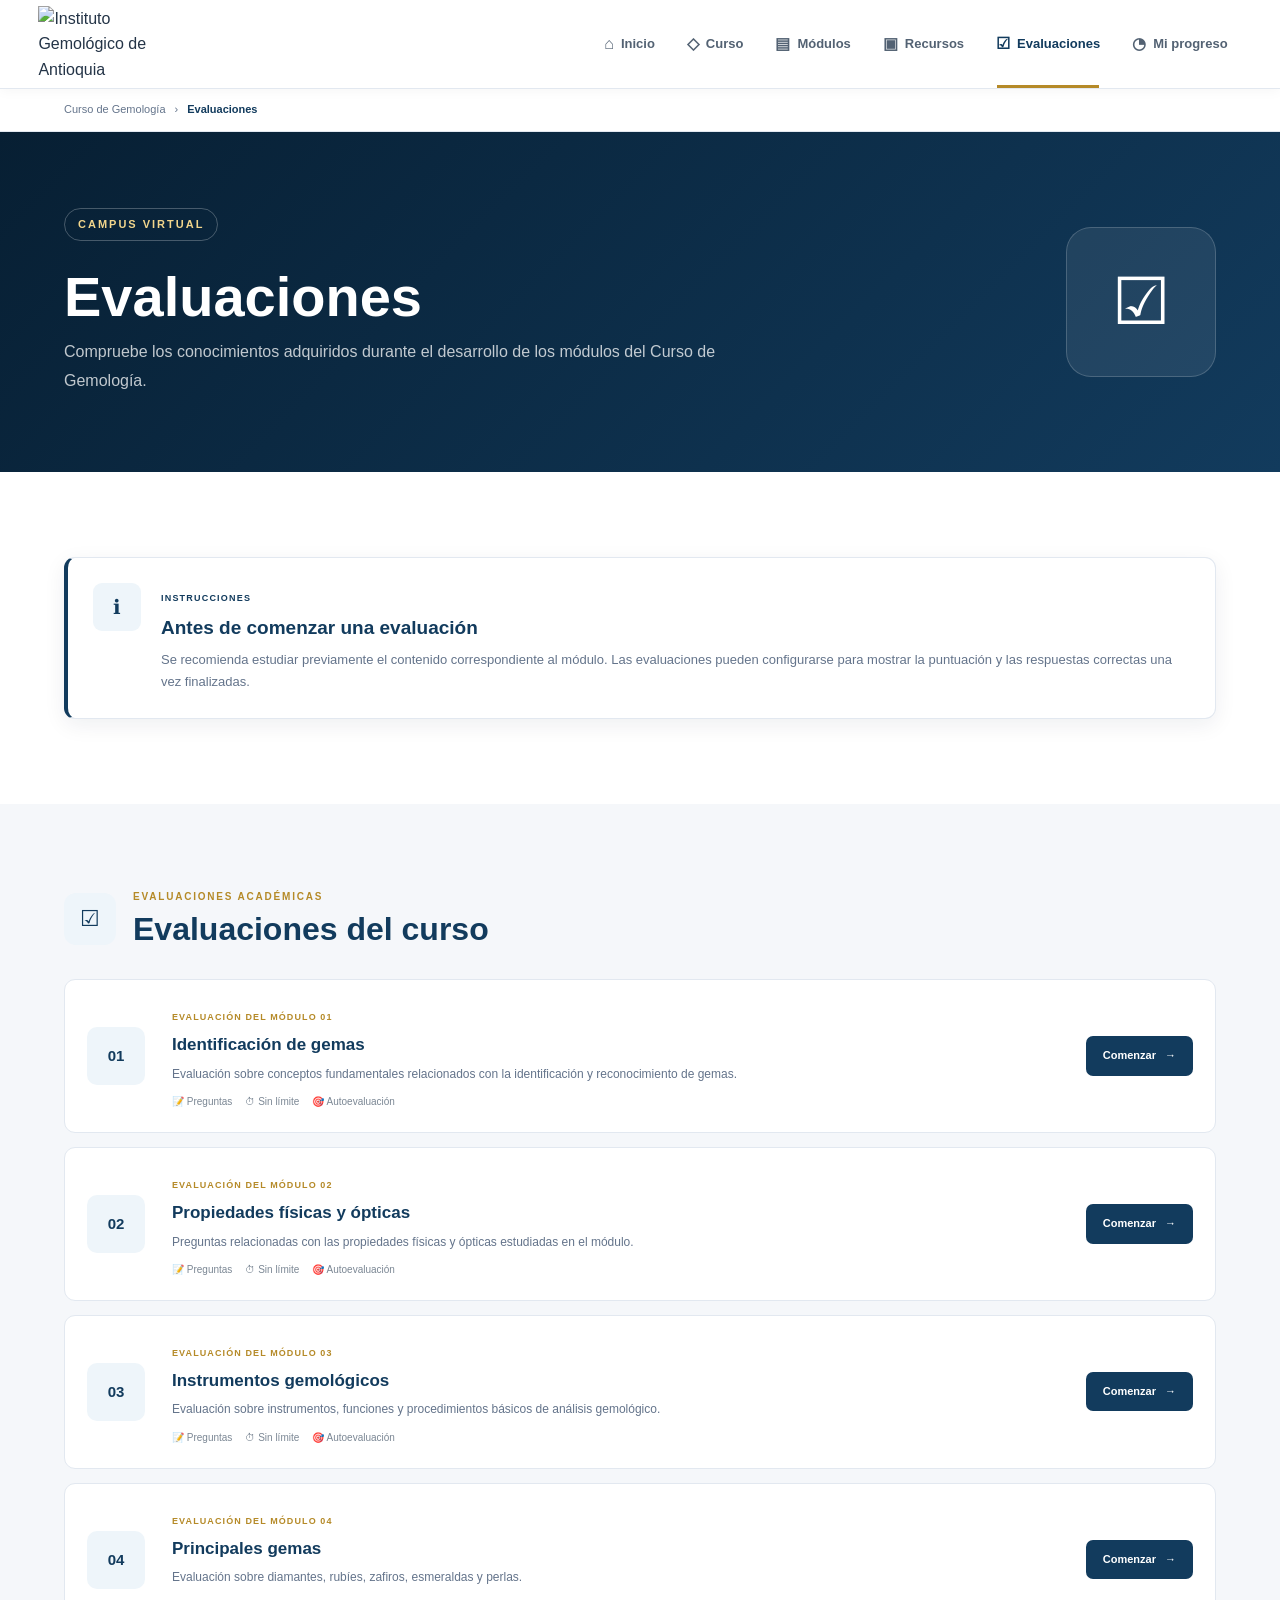
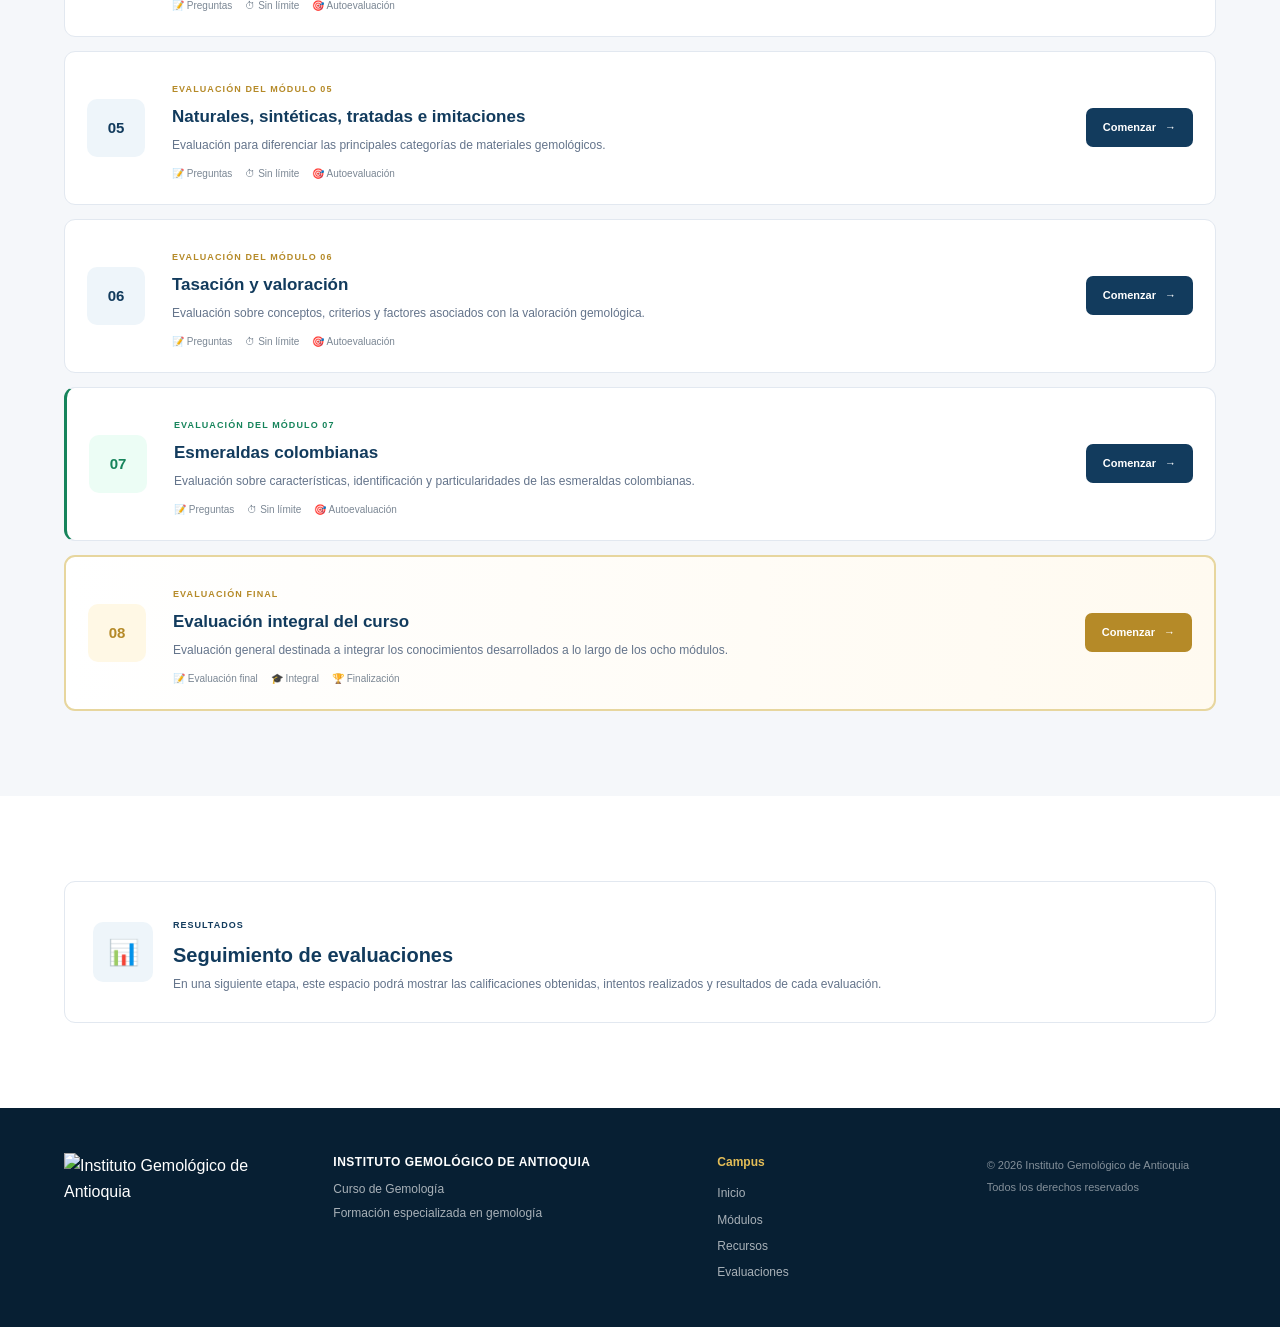
==== evaluaciones.html @ 7fac65cb "Add files via upload" ====
<!DOCTYPE html>
<html lang="es">

<head>

    <meta charset="UTF-8">

    <meta
        name="viewport"
        content="width=device-width, initial-scale=1.0">

    <meta
        name="description"
        content="Evaluaciones del Curso de Gemología">

    <title>
        Evaluaciones | Curso de Gemología
    </title>

    <link
        rel="stylesheet"
        href="estilos.css">

</head>


<body>


<!-- =====================================================
     HEADER
===================================================== -->

<header class="campus-header">

    <div class="header-container">


        <a
            href="index.html"
            class="brand">

            <img
                src="img/logo-iga.png"
                alt="Instituto Gemológico de Antioquia"
                class="brand-logo">

        </a>


        <nav class="main-navigation">


            <a href="index.html">

                <span class="nav-icon">
                    ⌂
                </span>

                Inicio

            </a>


            <a href="index.html#curso">

                <span class="nav-icon">
                    ◇
                </span>

                Curso

            </a>


            <a href="index.html#modulos">

                <span class="nav-icon">
                    ▤
                </span>

                Módulos

            </a>


            <a href="recursos.html">

                <span class="nav-icon">
                    ▣
                </span>

                Recursos

            </a>


            <a
                href="evaluaciones.html"
                class="nav-active">

                <span class="nav-icon">
                    ☑
                </span>

                Evaluaciones

            </a>


            <a href="index.html#progreso">

                <span class="nav-icon">
                    ◔
                </span>

                Mi progreso

            </a>


        </nav>


        <button
            class="mobile-menu-button"
            onclick="toggleMenu()">

            ☰

        </button>


    </div>

</header>



<!-- =====================================================
     BREADCRUMB
===================================================== -->

<div class="breadcrumb-container">

    <div class="breadcrumb">

        <a href="index.html">
            Curso de Gemología
        </a>

        <span>
            ›
        </span>

        <strong>
            Evaluaciones
        </strong>

    </div>

</div>



<!-- =====================================================
     HERO
===================================================== -->

<section class="evaluation-page-hero">


    <div class="evaluation-page-container">


        <div>

            <span class="hero-label">
                CAMPUS VIRTUAL
            </span>


            <h1>
                Evaluaciones
            </h1>


            <p>

                Compruebe los conocimientos adquiridos
                durante el desarrollo de los módulos
                del Curso de Gemología.

            </p>

        </div>


        <div class="evaluation-hero-icon">
            ☑
        </div>


    </div>

</section>



<!-- =====================================================
     INFORMACIÓN
===================================================== -->

<section class="home-section">


    <div class="section-container">


        <div class="evaluation-instruction-card">


            <div class="evaluation-instruction-icon">
                ℹ
            </div>


            <div>

                <span>
                    INSTRUCCIONES
                </span>


                <h2>
                    Antes de comenzar una evaluación
                </h2>


                <p>

                    Se recomienda estudiar previamente
                    el contenido correspondiente al módulo.
                    Las evaluaciones pueden configurarse
                    para mostrar la puntuación y las
                    respuestas correctas una vez finalizadas.

                </p>

            </div>


        </div>


    </div>

</section>



<!-- =====================================================
     EVALUACIONES
===================================================== -->

<section class="home-section evaluation-list-section">


    <div class="section-container">


        <div class="section-heading">


            <div class="heading-icon blue">
                ☑
            </div>


            <div>

                <span>
                    EVALUACIONES ACADÉMICAS
                </span>


                <h2>
                    Evaluaciones del curso
                </h2>

            </div>


        </div>



        <div class="evaluation-list">



            <!-- EVALUACIÓN 1 -->

            <article class="evaluation-card">


                <div class="evaluation-number">
                    01
                </div>


                <div class="evaluation-card-content">


                    <span>
                        EVALUACIÓN DEL MÓDULO 01
                    </span>


                    <h3>
                        Identificación de gemas
                    </h3>


                    <p>

                        Evaluación sobre conceptos fundamentales
                        relacionados con la identificación y
                        reconocimiento de gemas.

                    </p>


                    <div class="evaluation-details">

                        <span>
                            📝 Preguntas
                        </span>

                        <span>
                            ⏱ Sin límite
                        </span>

                        <span>
                            🎯 Autoevaluación
                        </span>

                    </div>


                </div>


                <a
                    href="#"
                    class="evaluation-start-button">

                    Comenzar

                    <span>
                        →
                    </span>

                </a>


            </article>



            <!-- EVALUACIÓN 2 -->

            <article class="evaluation-card">


                <div class="evaluation-number">
                    02
                </div>


                <div class="evaluation-card-content">


                    <span>
                        EVALUACIÓN DEL MÓDULO 02
                    </span>


                    <h3>
                        Propiedades físicas y ópticas
                    </h3>


                    <p>

                        Preguntas relacionadas con las
                        propiedades físicas y ópticas
                        estudiadas en el módulo.

                    </p>


                    <div class="evaluation-details">

                        <span>
                            📝 Preguntas
                        </span>

                        <span>
                            ⏱ Sin límite
                        </span>

                        <span>
                            🎯 Autoevaluación
                        </span>

                    </div>


                </div>


                <a
                    href="#"
                    class="evaluation-start-button">

                    Comenzar

                    <span>
                        →
                    </span>

                </a>


            </article>



            <!-- EVALUACIÓN 3 -->

            <article class="evaluation-card">


                <div class="evaluation-number">
                    03
                </div>


                <div class="evaluation-card-content">


                    <span>
                        EVALUACIÓN DEL MÓDULO 03
                    </span>


                    <h3>
                        Instrumentos gemológicos
                    </h3>


                    <p>

                        Evaluación sobre instrumentos,
                        funciones y procedimientos básicos
                        de análisis gemológico.

                    </p>


                    <div class="evaluation-details">

                        <span>
                            📝 Preguntas
                        </span>

                        <span>
                            ⏱ Sin límite
                        </span>

                        <span>
                            🎯 Autoevaluación
                        </span>

                    </div>


                </div>


                <a
                    href="#"
                    class="evaluation-start-button">

                    Comenzar

                    <span>
                        →
                    </span>

                </a>


            </article>



            <!-- EVALUACIÓN 4 -->

            <article class="evaluation-card">


                <div class="evaluation-number">
                    04
                </div>


                <div class="evaluation-card-content">


                    <span>
                        EVALUACIÓN DEL MÓDULO 04
                    </span>


                    <h3>
                        Principales gemas
                    </h3>


                    <p>

                        Evaluación sobre diamantes, rubíes,
                        zafiros, esmeraldas y perlas.

                    </p>


                    <div class="evaluation-details">

                        <span>
                            📝 Preguntas
                        </span>

                        <span>
                            ⏱ Sin límite
                        </span>

                        <span>
                            🎯 Autoevaluación
                        </span>

                    </div>


                </div>


                <a
                    href="#"
                    class="evaluation-start-button">

                    Comenzar

                    <span>
                        →
                    </span>

                </a>


            </article>



            <!-- EVALUACIÓN 5 -->

            <article class="evaluation-card">


                <div class="evaluation-number">
                    05
                </div>


                <div class="evaluation-card-content">


                    <span>
                        EVALUACIÓN DEL MÓDULO 05
                    </span>


                    <h3>
                        Naturales, sintéticas,
                        tratadas e imitaciones
                    </h3>


                    <p>

                        Evaluación para diferenciar las
                        principales categorías de materiales
                        gemológicos.

                    </p>


                    <div class="evaluation-details">

                        <span>
                            📝 Preguntas
                        </span>

                        <span>
                            ⏱ Sin límite
                        </span>

                        <span>
                            🎯 Autoevaluación
                        </span>

                    </div>


                </div>


                <a
                    href="#"
                    class="evaluation-start-button">

                    Comenzar

                    <span>
                        →
                    </span>

                </a>


            </article>



            <!-- EVALUACIÓN 6 -->

            <article class="evaluation-card">


                <div class="evaluation-number">
                    06
                </div>


                <div class="evaluation-card-content">


                    <span>
                        EVALUACIÓN DEL MÓDULO 06
                    </span>


                    <h3>
                        Tasación y valoración
                    </h3>


                    <p>

                        Evaluación sobre conceptos,
                        criterios y factores asociados
                        con la valoración gemológica.

                    </p>


                    <div class="evaluation-details">

                        <span>
                            📝 Preguntas
                        </span>

                        <span>
                            ⏱ Sin límite
                        </span>

                        <span>
                            🎯 Autoevaluación
                        </span>

                    </div>


                </div>


                <a
                    href="#"
                    class="evaluation-start-button">

                    Comenzar

                    <span>
                        →
                    </span>

                </a>


            </article>



            <!-- EVALUACIÓN 7 -->

            <article class="evaluation-card emerald-evaluation">


                <div class="evaluation-number">
                    07
                </div>


                <div class="evaluation-card-content">


                    <span>
                        EVALUACIÓN DEL MÓDULO 07
                    </span>


                    <h3>
                        Esmeraldas colombianas
                    </h3>


                    <p>

                        Evaluación sobre características,
                        identificación y particularidades
                        de las esmeraldas colombianas.

                    </p>


                    <div class="evaluation-details">

                        <span>
                            📝 Preguntas
                        </span>

                        <span>
                            ⏱ Sin límite
                        </span>

                        <span>
                            🎯 Autoevaluación
                        </span>

                    </div>


                </div>


                <a
                    href="#"
                    class="evaluation-start-button">

                    Comenzar

                    <span>
                        →
                    </span>

                </a>


            </article>



            <!-- EVALUACIÓN FINAL -->

            <article class="evaluation-card final-evaluation">


                <div class="evaluation-number">
                    08
                </div>


                <div class="evaluation-card-content">


                    <span>
                        EVALUACIÓN FINAL
                    </span>


                    <h3>
                        Evaluación integral del curso
                    </h3>


                    <p>

                        Evaluación general destinada a
                        integrar los conocimientos desarrollados
                        a lo largo de los ocho módulos.

                    </p>


                    <div class="evaluation-details">

                        <span>
                            📝 Evaluación final
                        </span>

                        <span>
                            🎓 Integral
                        </span>

                        <span>
                            🏆 Finalización
                        </span>

                    </div>


                </div>


                <a
                    href="#"
                    class="evaluation-start-button gold-evaluation-button">

                    Comenzar

                    <span>
                        →
                    </span>

                </a>


            </article>


        </div>


    </div>

</section>



<!-- =====================================================
     RESULTADOS
===================================================== -->

<section class="home-section">


    <div class="section-container">


        <div class="evaluation-results-card">


            <div class="evaluation-results-icon">
                📊
            </div>


            <div>

                <span>
                    RESULTADOS
                </span>


                <h2>
                    Seguimiento de evaluaciones
                </h2>


                <p>

                    En una siguiente etapa, este espacio
                    podrá mostrar las calificaciones obtenidas,
                    intentos realizados y resultados de cada
                    evaluación.

                </p>

            </div>


        </div>


    </div>

</section>


</main>



<!-- =====================================================
     FOOTER
===================================================== -->

<footer class="campus-footer">


    <div class="footer-container">


        <div class="footer-brand">

            <img
                src="img/logo-iga.png"
                alt="Instituto Gemológico de Antioquia">

        </div>


        <div class="footer-information">

            <strong>
                INSTITUTO GEMOLÓGICO DE ANTIOQUIA
            </strong>

            <p>
                Curso de Gemología
            </p>

            <p>
                Formación especializada en gemología
            </p>

        </div>


        <div class="footer-links">

            <strong>
                Campus
            </strong>

            <a href="index.html">
                Inicio
            </a>

            <a href="index.html#modulos">
                Módulos
            </a>

            <a href="recursos.html">
                Recursos
            </a>

            <a href="evaluaciones.html">
                Evaluaciones
            </a>

        </div>


        <div class="footer-copy">

            <p>
                © 2026 Instituto Gemológico de Antioquia
            </p>

            <p>
                Todos los derechos reservados
            </p>

        </div>


    </div>

</footer>



<script src="script.js"></script>

</body>

</html>
---- estilos.css ----
/* =========================================================
   CAMPUS VIRTUAL
   INSTITUTO GEMOLÓGICO DE ANTIOQUIA
   ESTILOS GENERALES + INDEX
========================================================= */


/* =========================================================
   VARIABLES
========================================================= */

:root {

    --iga-blue:
        #123b5d;

    --iga-blue-dark:
        #092b45;

    --iga-blue-deep:
        #071f33;

    --iga-blue-light:
        #eef5fa;

    --iga-gold:
        #b58a28;

    --iga-gold-dark:
        #8e691c;

    --iga-gold-light:
        #fff8e5;

    --iga-emerald:
        #16845b;

    --iga-emerald-dark:
        #075c3c;

    --iga-emerald-light:
        #ecfdf5;

    --iga-white:
        #ffffff;

    --iga-bg:
        #f5f7fa;

    --iga-text:
        #243447;

    --iga-text-light:
        #64748b;

    --iga-border:
        #e2e8f0;

    --iga-shadow:
        0 6px 22px rgba(15, 35, 55, .07);

    --iga-shadow-hover:
        0 14px 35px rgba(15, 35, 55, .12);

}


/* =========================================================
   RESET
========================================================= */

* {

    box-sizing:
        border-box;

}


html {

    scroll-behavior:
        smooth;

}


body {

    margin:
        0;

    padding:
        0;

    font-family:
        "Segoe UI",
        Arial,
        Helvetica,
        sans-serif;

    background:
        var(--iga-bg);

    color:
        var(--iga-text);

    line-height:
        1.6;

}


a {

    color:
        inherit;

}


button,
a {

    -webkit-tap-highlight-color:
        transparent;

}


/* =========================================================
   HEADER
========================================================= */

.campus-header {

    position:
        sticky;

    top:
        0;

    z-index:
        1000;

    background:
        rgba(255,255,255,.97);

    border-bottom:
        1px solid var(--iga-border);

    box-shadow:
        0 2px 12px rgba(0,0,0,.04);

    backdrop-filter:
        blur(12px);

}


.header-container {

    width:
        min(1400px, 94%);

    min-height:
        88px;

    margin:
        auto;

    display:
        flex;

    align-items:
        center;

    justify-content:
        space-between;

    gap:
        30px;

}


/* =========================================================
   LOGOTIPO
========================================================= */

.brand {

    display:
        flex;

    align-items:
        center;

    text-decoration:
        none;

    flex-shrink:
        0;

}


.brand-logo {

    width:
        155px;

    height:
        auto;

    display:
        block;

    object-fit:
        contain;

}


/* =========================================================
   NAVEGACIÓN
========================================================= */

.main-navigation {

    display:
        flex;

    align-items:
        stretch;

    gap:
        4px;

    height:
        88px;

}


.main-navigation a {

    position:
        relative;

    display:
        flex;

    align-items:
        center;

    gap:
        7px;

    padding:
        0 14px;

    text-decoration:
        none;

    color:
        #536273;

    font-size:
        13px;

    font-weight:
        600;

    transition:
        .25s ease;

}


.main-navigation a:hover {

    color:
        var(--iga-blue);

}


.main-navigation a::after {

    content:
        "";

    position:
        absolute;

    bottom:
        0;

    left:
        15px;

    right:
        15px;

    height:
        3px;

    background:
        var(--iga-gold);

    transform:
        scaleX(0);

    transform-origin:
        center;

    transition:
        transform .25s ease;

}


.main-navigation a:hover::after,
.main-navigation a.nav-active::after {

    transform:
        scaleX(1);

}


.main-navigation a.nav-active {

    color:
        var(--iga-blue);

}


.nav-icon {

    font-size:
        16px;

}


/* =========================================================
   MENÚ MÓVIL
========================================================= */

.mobile-menu-button {

    border:
        0;

    background:
        var(--iga-blue);

    color:
        white;

    width:
        42px;

    height:
        42px;

    border-radius:
        8px;

    font-size:
        20px;

    cursor:
        pointer;

    display:
        none;

}


/* =========================================================
   HERO
========================================================= */

.campus-hero {

    position:
        relative;

    overflow:
        hidden;

    background:
        linear-gradient(
            135deg,
            var(--iga-blue-deep) 0%,
            var(--iga-blue) 60%,
            #1b557d 100%
        );

    color:
        white;

}


.campus-hero::before {

    content:
        "";

    position:
        absolute;

    width:
        600px;

    height:
        600px;

    right:
        -250px;

    top:
        -250px;

    border:
        1px solid rgba(255,255,255,.08);

    border-radius:
        50%;

}


.campus-hero::after {

    content:
        "";

    position:
        absolute;

    width:
        450px;

    height:
        450px;

    right:
        -170px;

    top:
        -170px;

    border:
        1px solid rgba(255,255,255,.06);

    border-radius:
        50%;

}


.hero-container {

    position:
        relative;

    z-index:
        2;

    width:
        min(1200px, 90%);

    min-height:
        520px;

    margin:
        auto;

    display:
        grid;

    grid-template-columns:
        1.15fr .85fr;

    align-items:
        center;

    gap:
        50px;

}


.hero-content {

    max-width:
        700px;

}


.hero-label {

    display:
        inline-block;

    margin-bottom:
        15px;

    padding:
        7px 13px;

    border:
        1px solid rgba(255,255,255,.25);

    border-radius:
        30px;

    color:
        #f2d68c;

    font-size:
        11px;

    font-weight:
        800;

    letter-spacing:
        2px;

}


.hero-content h1 {

    margin:
        0;

    font-size:
        clamp(42px, 6vw, 70px);

    line-height:
        1.05;

    letter-spacing:
        -2px;

    font-weight:
        700;

}


.hero-content h1 span {

    display:
        block;

    color:
        #e4bd57;

}


.hero-content p {

    max-width:
        650px;

    margin:
        25px 0 32px;

    color:
        rgba(255,255,255,.82);

    font-size:
        18px;

    line-height:
        1.8;

}


/* =========================================================
   HERO BOTONES
========================================================= */

.hero-actions {

    display:
        flex;

    align-items:
        center;

    gap:
        14px;

    flex-wrap:
        wrap;

}


.gold-button {

    display:
        inline-flex;

    align-items:
        center;

    justify-content:
        center;

    gap:
        12px;

    padding:
        13px 22px;

    border:
        0;

    border-radius:
        8px;

    background:
        var(--iga-gold);

    color:
        white;

    text-decoration:
        none;

    font-size:
        13px;

    font-weight:
        700;

    cursor:
        pointer;

    transition:
        .25s ease;

}


.gold-button:hover {

    background:
        var(--iga-gold-dark);

    transform:
        translateY(-2px);

    box-shadow:
        0 8px 20px rgba(0,0,0,.18);

}


.hero-secondary-button {

    display:
        inline-flex;

    align-items:
        center;

    justify-content:
        center;

    padding:
        12px 22px;

    border:
        1px solid rgba(255,255,255,.3);

    border-radius:
        8px;

    color:
        white;

    text-decoration:
        none;

    font-size:
        13px;

    font-weight:
        600;

    transition:
        .25s ease;

}


.hero-secondary-button:hover {

    background:
        rgba(255,255,255,.08);

    border-color:
        rgba(255,255,255,.6);

}


/* =========================================================
   ELEMENTO VISUAL HERO
========================================================= */

.hero-visual {

    display:
        flex;

    justify-content:
        center;

    align-items:
        center;

    min-height:
        380px;

}


.gemstone-orbit {

    position:
        relative;

    width:
        320px;

    height:
        320px;

    display:
        flex;

    align-items:
        center;

    justify-content:
        center;

}


.orbit-ring {

    position:
        absolute;

    border:
        1px solid rgba(255,255,255,.16);

    border-radius:
        50%;

}


.ring-one {

    width:
        180px;

    height:
        180px;

}


.ring-two {

    width:
        250px;

    height:
        250px;

}


.ring-three {

    width:
        320px;

    height:
        320px;

}


.gemstone-symbol {

    width:
        130px;

    height:
        130px;

    display:
        flex;

    align-items:
        center;

    justify-content:
        center;

    background:
        rgba(255,255,255,.08);

    border:
        1px solid rgba(255,255,255,.25);

    border-radius:
        50%;

    font-size:
        62px;

    box-shadow:
        0 0 70px rgba(181,138,40,.18);

    backdrop-filter:
        blur(8px);

}


/* =========================================================
   BARRA INFORMACIÓN
========================================================= */

.course-information-bar {

    background:
        white;

    border-bottom:
        1px solid var(--iga-border);

}


.information-container {

    width:
        min(1200px, 90%);

    margin:
        auto;

    display:
        grid;

    grid-template-columns:
        repeat(4, 1fr);

}


.information-item {

    min-height:
        100px;

    display:
        flex;

    align-items:
        center;

    gap:
        14px;

    padding:
        18px 20px;

    border-right:
        1px solid var(--iga-border);

}


.information-item:last-child {

    border-right:
        0;

}


.information-icon {

    width:
        42px;

    height:
        42px;

    display:
        flex;

    align-items:
        center;

    justify-content:
        center;

    border-radius:
        9px;

    background:
        var(--iga-gold-light);

    font-size:
        19px;

}


.information-item strong {

    display:
        block;

    font-size:
        14px;

    color:
        var(--iga-blue);

}


.information-item small {

    display:
        block;

    margin-top:
        2px;

    color:
        var(--iga-text-light);

    font-size:
        11px;

}


/* =========================================================
   SECCIONES GENERALES
========================================================= */

.home-section {

    padding:
        85px 0;

}


.home-section:nth-child(even) {

    background:
        #ffffff;

}


.section-container {

    width:
        min(1200px, 90%);

    margin:
        auto;

}


.section-heading {

    display:
        flex;

    align-items:
        center;

    gap:
        17px;

    margin-bottom:
        30px;

}


.section-heading.centered {

    justify-content:
        center;

    text-align:
        center;

}


.section-heading > div:last-child {

    flex:
        1;

}


.section-heading.centered > div:last-child {

    flex:
        initial;

}


.section-heading span {

    display:
        block;

    margin-bottom:
        4px;

    color:
        var(--iga-gold);

    font-size:
        10px;

    font-weight:
        800;

    letter-spacing:
        1.8px;

}


.section-heading h2 {

    margin:
        0;

    color:
        var(--iga-blue);

    font-size:
        32px;

    line-height:
        1.25;

}


.heading-icon {

    width:
        52px;

    height:
        52px;

    flex-shrink:
        0;

    display:
        flex;

    align-items:
        center;

    justify-content:
        center;

    border-radius:
        12px;

    font-size:
        22px;

}


.heading-icon.gold {

    background:
        var(--iga-gold-light);

    color:
        var(--iga-gold);

}


.heading-icon.blue {

    background:
        var(--iga-blue-light);

    color:
        var(--iga-blue);

}


.heading-icon.emerald {

    background:
        var(--iga-emerald-light);

    color:
        var(--iga-emerald);

}


.section-introduction {

    max-width:
        850px;

    margin:
        0 0 35px;

    color:
        var(--iga-text-light);

    line-height:
        1.8;

}


/* =========================================================
   INTRODUCCIÓN CURSO
========================================================= */

.course-introduction {

    display:
        grid;

    grid-template-columns:
        1.15fr .85fr;

    gap:
        50px;

    align-items:
        start;

}


.course-introduction-text p {

    margin:
        0 0 18px;

    color:
        var(--iga-text-light);

    line-height:
        1.85;

}


.course-highlights {

    display:
        grid;

    grid-template-columns:
        1fr;

    gap:
        14px;

}


.highlight-card {

    display:
        grid;

    grid-template-columns:
        48px 1fr;

    column-gap:
        14px;

    padding:
        18px;

    background:
        white;

    border:
        1px solid var(--iga-border);

    border-radius:
        10px;

    transition:
        .25s ease;

}


.highlight-card:hover {

    transform:
        translateX(4px);

    box-shadow:
        var(--iga-shadow);

}


.highlight-card > span {

    grid-row:
        span 2;

    width:
        48px;

    height:
        48px;

    display:
        flex;

    align-items:
        center;

    justify-content:
        center;

    background:
        var(--iga-gold-light);

    border-radius:
        9px;

    font-size:
        21px;

}


.highlight-card strong {

    color:
        var(--iga-blue);

}


.highlight-card small {

    color:
        var(--iga-text-light);

    font-size:
        12px;

}


/* =========================================================
   PROGRESO
========================================================= */

.progress-section {

    background:
        #f0f4f8;

}


.course-status-card {

    display:
        flex;

    align-items:
        center;

    gap:
        25px;

    padding:
        30px;

    background:
        white;

    border:
        1px solid var(--iga-border);

    border-radius:
        14px;

    box-shadow:
        var(--iga-shadow);

}


.course-status-icon {

    width:
        68px;

    height:
        68px;

    flex-shrink:
        0;

    display:
        flex;

    align-items:
        center;

    justify-content:
        center;

    background:
        var(--iga-gold-light);

    border-radius:
        12px;

    font-size:
        30px;

}


.course-status-content {

    flex:
        1;

}


.course-status-content > span {

    color:
        var(--iga-gold);

    font-size:
        10px;

    font-weight:
        800;

    letter-spacing:
        1.5px;

}


.course-status-content h3 {

    margin:
        4px 0;

    color:
        var(--iga-blue);

    font-size:
        20px;

}


.course-status-content p {

    margin:
        0;

    color:
        var(--iga-text-light);

    font-size:
        13px;

}


.general-progress-container {

    margin:
        18px 0 8px;

}


.general-progress-information {

    display:
        flex;

    justify-content:
        space-between;

    align-items:
        center;

    margin-bottom:
        7px;

}


.general-progress-information span {

    color:
        var(--iga-text-light);

    font-size:
        12px;

}


.general-progress-information strong {

    color:
        var(--iga-blue);

    font-size:
        13px;

}


.general-progress-background {

    width:
        100%;

    height:
        9px;

    overflow:
        hidden;

    background:
        #e7edf2;

    border-radius:
        20px;

}


.general-progress-bar {

    width:
        0%;

    height:
        100%;

    background:
        linear-gradient(
            90deg,
            var(--iga-blue),
            var(--iga-gold)
        );

    border-radius:
        20px;

    transition:
        width .6s ease;

}


.completed-counter {

    margin:
        8px 0 0 !important;

}


.completed-counter strong {

    color:
        var(--iga-blue);

}


.course-status-progress {

    min-width:
        110px;

    text-align:
        center;

    padding-left:
        25px;

    border-left:
        1px solid var(--iga-border);

}


.course-status-progress strong {

    display:
        block;

    color:
        var(--iga-blue);

    font-size:
        32px;

    line-height:
        1;

}


.course-status-progress span {

    display:
        block;

    margin-top:
        6px;

    color:
        var(--iga-text-light);

    font-size:
        11px;

}


/* =========================================================
   MÓDULOS
========================================================= */

.modules-section {

    background:
        white;

}


.modules-grid {

    display:
        grid;

    grid-template-columns:
        repeat(4, 1fr);

    gap:
        20px;

}


.module-card {

    position:
        relative;

    display:
        flex;

    flex-direction:
        column;

    min-height:
        365px;

    padding:
        25px;

    overflow:
        hidden;

    background:
        white;

    border:
        1px solid var(--iga-border);

    border-radius:
        12px;

    box-shadow:
        0 3px 12px rgba(0,0,0,.025);

    transition:
        transform .25s ease,
        box-shadow .25s ease,
        border-color .25s ease;

}


.module-card:hover {

    transform:
        translateY(-6px);

    box-shadow:
        var(--iga-shadow-hover);

    border-color:
        #ccd7e2;

}


.module-card-number {

    position:
        absolute;

    top:
        15px;

    right:
        18px;

    color:
        #dce3e9;

    font-size:
        30px;

    font-weight:
        800;

}


.module-card-icon {

    width:
        55px;

    height:
        55px;

    display:
        flex;

    align-items:
        center;

    justify-content:
        center;

    margin-bottom:
        20px;

    background:
        var(--iga-blue-light);

    border-radius:
        11px;

    font-size:
        24px;

}


.module-card > span {

    color:
        var(--iga-gold);

    font-size:
        10px;

    font-weight:
        800;

    letter-spacing:
        1.3px;

}


.module-card h3 {

    margin:
        7px 0 12px;

    color:
        var(--iga-blue);

    font-size:
        18px;

    line-height:
        1.35;

}


.module-card p {

    margin:
        0;

    color:
        var(--iga-text-light);

    font-size:
        13px;

    line-height:
        1.7;

}


.module-card-button {

    display:
        inline-flex;

    align-items:
        center;

    justify-content:
        space-between;

    gap:
        10px;

    width:
        100%;

    margin-top:
        auto;

    padding:
        11px 14px;

    border:
        1px solid var(--iga-border);

    border-radius:
        7px;

    text-decoration:
        none;

    color:
        var(--iga-blue);

    font-size:
        12px;

    font-weight:
        700;

    transition:
        .25s ease;

}


.module-card-button:hover {

    background:
        var(--iga-blue);

    border-color:
        var(--iga-blue);

    color:
        white;

}


/* =========================================================
   MÓDULO ESMERALDAS
========================================================= */

.module-card.emerald-card {

    border-top:
        3px solid var(--iga-emerald);

}


.module-card.emerald-card .module-card-icon {

    background:
        var(--iga-emerald-light);

}


.module-card.emerald-card > span {

    color:
        var(--iga-emerald);

}


/* =========================================================
   MÓDULO BONOS
========================================================= */

.module-card.bonus-card-home {

    border-top:
        3px solid var(--iga-gold);

}


.module-card.bonus-card-home .module-card-icon {

    background:
        var(--iga-gold-light);

}


/* =========================================================
   RECURSOS
========================================================= */

.resources-section {

    background:
        #f5f7fa;

}


.resources-home-grid {

    display:
        grid;

    grid-template-columns:
        repeat(3, 1fr);

    gap:
        20px;

}


.home-resource-card {

    padding:
        28px;

    background:
        white;

    border:
        1px solid var(--iga-border);

    border-radius:
        12px;

    transition:
        .25s ease;

}


.home-resource-card:hover {

    transform:
        translateY(-4px);

    box-shadow:
        var(--iga-shadow-hover);

}


.home-resource-icon {

    width:
        55px;

    height:
        55px;

    display:
        flex;

    align-items:
        center;

    justify-content:
        center;

    margin-bottom:
        18px;

    background:
        var(--iga-blue-light);

    border-radius:
        10px;

    font-size:
        23px;

}


.home-resource-card h3 {

    margin:
        0 0 10px;

    color:
        var(--iga-blue);

    font-size:
        18px;

}


.home-resource-card p {

    margin:
        0 0 18px;

    color:
        var(--iga-text-light);

    font-size:
        13px;

}


.home-resource-card a {

    color:
        var(--iga-blue);

    text-decoration:
        none;

    font-size:
        12px;

    font-weight:
        700;

}


.home-resource-card a:hover {

    color:
        var(--iga-gold);

}


/* =========================================================
   EVALUACIONES
========================================================= */

.evaluation-section {

    background:
        white;

}


.evaluation-home-card {

    display:
        grid;

    grid-template-columns:
        auto 1fr auto;

    align-items:
        center;

    gap:
        25px;

    padding:
        30px;

    background:
        linear-gradient(
            135deg,
            var(--iga-blue-deep),
            var(--iga-blue)
        );

    border-radius:
        14px;

    color:
        white;

}


.evaluation-home-icon {

    width:
        65px;

    height:
        65px;

    display:
        flex;

    align-items:
        center;

    justify-content:
        center;

    border-radius:
        12px;

    background:
        rgba(255,255,255,.1);

    border:
        1px solid rgba(255,255,255,.15);

    font-size:
        28px;

}


.evaluation-home-card span {

    color:
        #e5c66f;

    font-size:
        10px;

    font-weight:
        800;

    letter-spacing:
        1.5px;

}


.evaluation-home-card h2 {

    margin:
        5px 0;

    font-size:
        23px;

}


.evaluation-home-card p {

    max-width:
        700px;

    margin:
        0;

    color:
        rgba(255,255,255,.75);

    font-size:
        13px;

}


.evaluation-button {

    display:
        inline-flex;

    align-items:
        center;

    justify-content:
        center;

    gap:
        10px;

    padding:
        13px 20px;

    background:
        var(--iga-gold);

    border-radius:
        8px;

    color:
        white;

    text-decoration:
        none;

    font-size:
        12px;

    font-weight:
        700;

    white-space:
        nowrap;

    transition:
        .25s ease;

}


.evaluation-button:hover {

    background:
        var(--iga-gold-dark);

    transform:
        translateY(-2px);

}


/* =========================================================
   ACCESO RÁPIDO
========================================================= */

.quick-access-section {

    background:
        #f5f7fa;

}


.quick-access-grid {

    display:
        grid;

    grid-template-columns:
        repeat(4, 1fr);

    gap:
        15px;

}


.quick-access-card {

    position:
        relative;

    display:
        flex;

    flex-direction:
        column;

    padding:
        24px;

    min-height:
        150px;

    background:
        white;

    border:
        1px solid var(--iga-border);

    border-radius:
        10px;

    text-decoration:
        none;

    overflow:
        hidden;

    transition:
        .25s ease;

}


.quick-access-card:hover {

    transform:
        translateY(-4px);

    box-shadow:
        var(--iga-shadow-hover);

    border-color:
        var(--iga-gold);

}


.quick-access-card strong {

    color:
        #e4e9ee;

    font-size:
        35px;

    line-height:
        1;

}


.quick-access-card span {

    margin-top:
        12px;

    color:
        var(--iga-blue);

    font-weight:
        700;

    font-size:
        14px;

}


.quick-access-card small {

    margin-top:
        7px;

    color:
        var(--iga-text-light);

    font-size:
        11px;

}


/* =========================================================
   FINALIZACIÓN
========================================================= */

.course-completion-home {

    padding:
        80px 0;

    background:
        white;

}


.course-completion-card {

    text-align:
        center;

    padding:
        55px 30px;

    background:
        linear-gradient(
            135deg,
            #f8fafc,
            var(--iga-gold-light)
        );

    border:
        1px solid #eadfb9;

    border-radius:
        16px;

}


.course-completion-card .completion-icon {

    font-size:
        50px;

    margin-bottom:
        12px;

}


.course-completion-card > span {

    color:
        var(--iga-gold);

    font-size:
        10px;

    font-weight:
        800;

    letter-spacing:
        1.5px;

}


.course-completion-card h2 {

    margin:
        8px 0 12px;

    color:
        var(--iga-blue);

    font-size:
        34px;

}


.course-completion-card p {

    max-width:
        650px;

    margin:
        0 auto;

    color:
        var(--iga-text-light);

}


.completion-statistics {

    display:
        flex;

    justify-content:
        center;

    gap:
        70px;

    margin-top:
        35px;

}


.completion-statistics div {

    display:
        flex;

    flex-direction:
        column;

    gap:
        4px;

}


.completion-statistics strong {

    color:
        var(--iga-blue);

    font-size:
        28px;

}


.completion-statistics span {

    color:
        var(--iga-text-light);

    font-size:
        11px;

}


/* =========================================================
   FOOTER
========================================================= */

.campus-footer {

    background:
        var(--iga-blue-deep);

    color:
        white;

}


.footer-container {

    width:
        min(1200px, 90%);

    margin:
        auto;

    padding:
        45px 0;

    display:
        grid;

    grid-template-columns:
        1fr 1.5fr 1fr 1fr;

    gap:
        40px;

    align-items:
        start;

}


.footer-brand img {

    width:
        150px;

    max-width:
        100%;

}


.footer-information strong {

    display:
        block;

    margin-bottom:
        8px;

    font-size:
        12px;

    letter-spacing:
        .5px;

}


.footer-information p {

    margin:
        4px 0;

    color:
        rgba(255,255,255,.65);

    font-size:
        12px;

}


.footer-links {

    display:
        flex;

    flex-direction:
        column;

    gap:
        7px;

}


.footer-links strong {

    margin-bottom:
        5px;

    color:
        #e4bd57;

    font-size:
        12px;

}


.footer-links a {

    color:
        rgba(255,255,255,.65);

    text-decoration:
        none;

    font-size:
        12px;

}


.footer-links a:hover {

    color:
        white;

}


.footer-copy {

    color:
        rgba(255,255,255,.5);

    font-size:
        11px;

}


.footer-copy p {

    margin:
        4px 0;

}


/* =========================================================
   ESTILOS COMPARTIDOS CON LOS MÓDULOS
========================================================= */

.module-header {

    background:
        linear-gradient(
            135deg,
            var(--iga-blue-deep),
            var(--iga-blue)
        );

    color:
        white;

}


.module-header-content {

    width:
        min(1100px, 90%);

    margin:
        auto;

    padding:
        60px 0;

}


.module-course-label {

    color:
        #e5c66f;

    font-size:
        10px;

    font-weight:
        800;

    letter-spacing:
        2px;

}


.module-title-number {

    margin-top:
        15px;

    color:
        rgba(255,255,255,.55);

    font-size:
        11px;

    font-weight:
        700;

    letter-spacing:
        1.5px;

}


.module-header h1 {

    margin:
        8px 0 12px;

    font-size:
        clamp(34px, 5vw, 52px);

    line-height:
        1.1;

}


.module-subtitle {

    max-width:
        750px;

    color:
        rgba(255,255,255,.75);

    font-size:
        16px;

}


.module-meta {

    display:
        flex;

    gap:
        35px;

    margin-top:
        30px;

    flex-wrap:
        wrap;

}


.meta-item {

    display:
        flex;

    align-items:
        center;

    gap:
        10px;

}


.meta-icon {

    width:
        38px;

    height:
        38px;

    display:
        flex;

    align-items:
        center;

    justify-content:
        center;

    background:
        rgba(255,255,255,.1);

    border-radius:
        8px;

}


.meta-item small {

    display:
        block;

    color:
        rgba(255,255,255,.5);

    font-size:
        10px;

}


.meta-item strong {

    display:
        block;

    font-size:
        12px;

}


.module-progress {

    margin-top:
        30px;

    max-width:
        700px;

}


.progress-information {

    display:
        flex;

    justify-content:
        space-between;

    margin-bottom:
        7px;

    font-size:
        10px;

    font-weight:
        700;

}


.progress-background {

    width:
        100%;

    height:
        8px;

    background:
        rgba(255,255,255,.15);

    border-radius:
        20px;

    overflow:
        hidden;

}


.progress-value {

    width:
        0%;

    height:
        100%;

    background:
        var(--iga-gold);

    border-radius:
        20px;

    transition:
        width .5s ease;

}


/* =========================================================
   LAYOUT DE MÓDULOS
========================================================= */

.breadcrumb-container {

    background:
        white;

    border-bottom:
        1px solid var(--iga-border);

}


.breadcrumb {

    width:
        min(1200px, 90%);

    margin:
        auto;

    padding:
        12px 0;

    display:
        flex;

    align-items:
        center;

    gap:
        9px;

    color:
        var(--iga-text-light);

    font-size:
        11px;

}


.breadcrumb a {

    text-decoration:
        none;

}


.breadcrumb a:hover {

    color:
        var(--iga-blue);

}


.breadcrumb strong {

    color:
        var(--iga-blue);

}


.campus-layout {

    width:
        min(1400px, 94%);

    margin:
        auto;

    display:
        grid;

    grid-template-columns:
        280px 1fr;

    gap:
        35px;

    padding:
        40px 0 70px;

}


.campus-sidebar {

    align-self:
        start;

    position:
        sticky;

    top:
        110px;

    background:
        white;

    border:
        1px solid var(--iga-border);

    border-radius:
        10px;

    padding:
        20px;

}


.sidebar-title {

    margin:
        8px 0 10px;

    color:
        #8a96a3;

    font-size:
        9px;

    font-weight:
        800;

    letter-spacing:
        1.4px;

}


.sidebar-item {

    display:
        flex;

    align-items:
        center;

    gap:
        10px;

    padding:
        10px;

    margin:
        2px 0;

    border-radius:
        7px;

    text-decoration:
        none;

    color:
        #64748b;

    font-size:
        12px;

    transition:
        .2s ease;

}


.sidebar-item:hover,
.sidebar-item.active {

    background:
        var(--iga-blue-light);

    color:
        var(--iga-blue);

}


.sidebar-icon {

    width:
        20px;

    text-align:
        center;

}


.sidebar-divider {

    height:
        1px;

    background:
        var(--iga-border);

    margin:
        18px 0;

}


.course-module {

    display:
        flex;

    gap:
        10px;

    padding:
        9px;

    margin:
        2px 0;

    border-radius:
        7px;

    text-decoration:
        none;

    color:
        #64748b;

    font-size:
        11px;

}


.course-module > span {

    min-width:
        24px;

    color:
        #9aa5b1;

    font-weight:
        800;

}


.course-module:hover,
.active-course-module {

    background:
        var(--iga-blue-light);

    color:
        var(--iga-blue);

}


.learning-area {

    min-width:
        0;

}


.academic-section {

    margin-bottom:
        35px;

    padding:
        35px;

    background:
        white;

    border:
        1px solid var(--iga-border);

    border-radius:
        12px;

}


.academic-text p {

    color:
        var(--iga-text-light);

    line-height:
        1.8;

}


.objectives-grid {

    display:
        grid;

    grid-template-columns:
        repeat(2, 1fr);

    gap:
        16px;

}


.objective-card {

    display:
        flex;

    gap:
        16px;

    padding:
        20px;

    border:
        1px solid var(--iga-border);

    border-radius:
        10px;

    background:
        white;

}


.objective-number {

    width:
        40px;

    height:
        40px;

    flex-shrink:
        0;

    display:
        flex;

    align-items:
        center;

    justify-content:
        center;

    background:
        var(--iga-blue-light);

    color:
        var(--iga-blue);

    border-radius:
        8px;

    font-size:
        11px;

    font-weight:
        800;

}


.objective-card h3 {

    margin:
        0 0 6px;

    color:
        var(--iga-blue);

    font-size:
        15px;

}


.objective-card p {

    margin:
        0;

    color:
        var(--iga-text-light);

    font-size:
        12px;

}


.topic-list {

    display:
        flex;

    flex-direction:
        column;

    gap:
        10px;

}


.topic-row {

    display:
        flex;

    gap:
        18px;

    padding:
        18px;

    border:
        1px solid var(--iga-border);

    border-radius:
        9px;

}


.topic-number {

    width:
        38px;

    height:
        38px;

    flex-shrink:
        0;

    display:
        flex;

    align-items:
        center;

    justify-content:
        center;

    background:
        var(--iga-gold-light);

    color:
        var(--iga-gold);

    border-radius:
        8px;

    font-size:
        11px;

    font-weight:
        800;

}


.topic-row h3 {

    margin:
        0 0 5px;

    color:
        var(--iga-blue);

    font-size:
        15px;

}


.topic-row p {

    margin:
        0;

    color:
        var(--iga-text-light);

    font-size:
        12px;

}


/* =========================================================
   TARJETAS DE MATERIAL
========================================================= */

.material-main-card {

    display:
        flex;

    gap:
        22px;

    padding:
        25px;

    border:
        1px solid var(--iga-border);

    border-left:
        4px solid var(--iga-gold);

    border-radius:
        10px;

    background:
        white;

}


.pdf-icon {

    width:
        70px;

    height:
        70px;

    flex-shrink:
        0;

    display:
        flex;

    align-items:
        center;

    justify-content:
        center;

    background:
        var(--iga-gold-light);

    color:
        var(--iga-gold);

    border-radius:
        10px;

    font-size:
        11px;

    font-weight:
        900;

}


.material-information {

    flex:
        1;

}


.material-type {

    color:
        var(--iga-gold);

    font-size:
        9px;

    font-weight:
        800;

    letter-spacing:
        1.3px;

}


.material-information h3 {

    margin:
        5px 0;

    color:
        var(--iga-blue);

}


.material-information p {

    color:
        var(--iga-text-light);

    font-size:
        13px;

}


.material-details {

    display:
        flex;

    flex-wrap:
        wrap;

    gap:
        15px;

    margin:
        15px 0;

    color:
        var(--iga-text-light);

    font-size:
        11px;

}


.security-notice {

    margin-top:
        15px;

    padding:
        15px;

    background:
        #f8fafc;

    border:
        1px solid var(--iga-border);

    border-radius:
        8px;

}


.security-notice strong {

    color:
        var(--iga-blue);

    font-size:
        12px;

}


.security-notice p {

    margin:
        5px 0 0;

    color:
        var(--iga-text-light);

    font-size:
        11px;

}


/* =========================================================
   ACTIVIDADES
========================================================= */

.activity-card {

    display:
        flex;

    gap:
        22px;

    padding:
        25px;

    border:
        1px solid var(--iga-border);

    border-radius:
        11px;

}


.activity-badge {

    width:
        62px;

    height:
        62px;

    flex-shrink:
        0;

    display:
        flex;

    align-items:
        center;

    justify-content:
        center;

    background:
        var(--iga-blue);

    color:
        white;

    border-radius:
        10px;

    font-size:
        14px;

    font-weight:
        800;

}


.activity-content {

    flex:
        1;

}


.activity-content > span {

    color:
        var(--iga-gold);

    font-size:
        9px;

    font-weight:
        800;

    letter-spacing:
        1.2px;

}


.activity-content h3 {

    margin:
        5px 0 8px;

    color:
        var(--iga-blue);

}


.activity-content p {

    color:
        var(--iga-text-light);

    font-size:
        13px;

}


.activity-meta {

    display:
        flex;

    gap:
        15px;

    flex-wrap:
        wrap;

    margin:
        15px 0;

    color:
        var(--iga-text-light);

    font-size:
        11px;

}


.blue-button {

    display:
        inline-flex;

    align-items:
        center;

    gap:
        10px;

    padding:
        11px 17px;

    background:
        var(--iga-blue);

    color:
        white;

    border-radius:
        7px;

    text-decoration:
        none;

    font-size:
        11px;

    font-weight:
        700;

    border:
        0;

    cursor:
        pointer;

}


.blue-button:hover {

    background:
        var(--iga-blue-dark);

}


/* =========================================================
   COMPLETAR MÓDULO
========================================================= */

.completion-card {

    padding:
        25px;

    background:
        white;

    border:
        1px solid var(--iga-border);

    border-radius:
        11px;

}


.completion-information {

    display:
        flex;

    align-items:
        center;

    gap:
        18px;

}


.completion-icon {

    width:
        55px;

    height:
        55px;

    flex-shrink:
        0;

    display:
        flex;

    align-items:
        center;

    justify-content:
        center;

    background:
        var(--iga-emerald-light);

    border-radius:
        10px;

    font-size:
        22px;

}


.completion-information span {

    color:
        var(--iga-gold);

    font-size:
        9px;

    font-weight:
        800;

    letter-spacing:
        1px;

}


.completion-information h2 {

    margin:
        3px 0;

    color:
        var(--iga-blue);

    font-size:
        19px;

}


.completion-information p {

    margin:
        0;

    color:
        var(--iga-text-light);

    font-size:
        12px;

}


.completion-actions {

    display:
        flex;

    justify-content:
        flex-end;

    align-items:
        center;

    gap:
        10px;

    margin-top:
        20px;

    padding-top:
        20px;

    border-top:
        1px solid var(--iga-border);

}


.progress-button {

    padding:
        10px 15px;

    color:
        var(--iga-blue);

    border:
        1px solid var(--iga-border);

    border-radius:
        7px;

    text-decoration:
        none;

    font-size:
        11px;

    font-weight:
        700;

}


.complete-button {

    padding:
        11px 17px;

    border:
        0;

    border-radius:
        7px;

    background:
        var(--iga-emerald);

    color:
        white;

    font-size:
        11px;

    font-weight:
        700;

    cursor:
        pointer;

    transition:
        .25s ease;

}


.complete-button:hover {

    background:
        var(--iga-emerald-dark);

    transform:
        translateY(-1px);

}


/* =========================================================
   NAVEGACIÓN ENTRE MÓDULOS
========================================================= */

.module-navigation {

    display:
        flex;

    align-items:
        center;

    justify-content:
        space-between;

    gap:
        20px;

    padding:
        25px 0;

}


.previous-module,
.next-module {

    display:
        flex;

    align-items:
        center;

    gap:
        10px;

    color:
        var(--iga-blue);

    text-decoration:
        none;

    font-size:
        12px;

    font-weight:
        700;

}


.previous-module:hover,
.next-module:hover {

    color:
        var(--iga-gold);

}


.current-module {

    color:
        #8a96a3;

    font-size:
        10px;

    font-weight:
        800;

    letter-spacing:
        1px;

}


/* =========================================================
   MENSAJE JAVASCRIPT
========================================================= */

#campusMessage {

    position:
        fixed;

    right:
        25px;

    bottom:
        25px;

    z-index:
        9999;

    max-width:
        370px;

    padding:
        15px 20px;

    background:
        var(--iga-blue-deep);

    color:
        white;

    border-radius:
        9px;

    box-shadow:
        0 12px 35px rgba(0,0,0,.2);

    font-size:
        13px;

    font-weight:
        600;

    opacity:
        0;

    transform:
        translateY(20px);

    pointer-events:
        none;

    transition:
        .3s ease;

}


#campusMessage.show {

    opacity:
        1;

    transform:
        translateY(0);

}


/* =========================================================
   BONOS
========================================================= */

.bonus-grid {

    display:
        grid;

    grid-template-columns:
        repeat(2, 1fr);

    gap:
        20px;

}


.bonus-card {

    padding:
        25px;

    background:
        white;

    border:
        1px solid var(--iga-border);

    border-radius:
        11px;

    transition:
        .25s ease;

}


.bonus-card:hover {

    transform:
        translateY(-4px);

    box-shadow:
        var(--iga-shadow-hover);

}


.bonus-icon {

    width:
        55px;

    height:
        55px;

    display:
        flex;

    align-items:
        center;

    justify-content:
        center;

    background:
        var(--iga-gold-light);

    border-radius:
        10px;

    font-size:
        23px;

    margin-bottom:
        15px;

}


.bonus-label {

    color:
        var(--iga-gold);

    font-size:
        9px;

    font-weight:
        800;

    letter-spacing:
        1px;

}


.bonus-card h3 {

    color:
        var(--iga-blue);

}


.bonus-card p {

    color:
        var(--iga-text-light);

    font-size:
        13px;

}


/* =========================================================
   RESPONSIVE
========================================================= */

@media (max-width: 1100px) {

    .main-navigation a {

        padding:
            0 8px;

        font-size:
            12px;

    }


    .modules-grid {

        grid-template-columns:
            repeat(2, 1fr);

    }


    .quick-access-grid {

        grid-template-columns:
            repeat(2, 1fr);

    }


    .footer-container {

        grid-template-columns:
            repeat(2, 1fr);

    }

}


@media (max-width: 900px) {

    .header-container {

        min-height:
            75px;

    }


    .main-navigation {

        display:
            none;

        position:
            absolute;

        top:
            75px;

        left:
            0;

        right:
            0;

        height:
            auto;

        padding:
            12px;

        background:
            white;

        box-shadow:
            0 10px 25px rgba(0,0,0,.1);

        flex-direction:
            column;

    }


    .main-navigation.mobile-open {

        display:
            flex;

    }


    .main-navigation a {

        min-height:
            44px;

        justify-content:
            flex-start;

    }


    .main-navigation a::after {

        display:
            none;

    }


    .mobile-menu-button {

        display:
            block;

    }


    .hero-container {

        grid-template-columns:
            1fr;

        padding:
            65px 0;

        text-align:
            center;

    }


    .hero-content {

        margin:
            auto;

    }


    .hero-content p {

        margin-left:
            auto;

        margin-right:
            auto;

    }


    .hero-actions {

        justify-content:
            center;

    }


    .hero-visual {

        min-height:
            250px;

    }


    .gemstone-orbit {

        transform:
            scale(.75);

    }


    .information-container {

        grid-template-columns:
            repeat(2, 1fr);

    }


    .information-item:nth-child(2) {

        border-right:
            0;

    }


    .information-item:nth-child(-n+2) {

        border-bottom:
            1px solid var(--iga-border);

    }


    .course-introduction {

        grid-template-columns:
            1fr;

    }


    .course-status-card {

        align-items:
            flex-start;

        flex-wrap:
            wrap;

    }


    .course-status-progress {

        border-left:
            0;

        border-top:
            1px solid var(--iga-border);

        padding:
            20px 0 0;

        width:
            100%;

        text-align:
            left;

    }


    .campus-layout {

        grid-template-columns:
            1fr;

    }


    .campus-sidebar {

        position:
            relative;

        top:
            0;

    }


    .footer-container {

        grid-template-columns:
            1fr 1fr;

    }

}


@media (max-width: 650px) {

    .brand-logo {

        width:
            125px;

    }


    .campus-hero {

        min-height:
            auto;

    }


    .hero-content h1 {

        font-size:
            42px;

    }


    .hero-content p {

        font-size:
            15px;

    }


    .information-container {

        grid-template-columns:
            1fr;

    }


    .information-item {

        border-right:
            0 !important;

        border-bottom:
            1px solid var(--iga-border);

    }


    .information-item:last-child {

        border-bottom:
            0;

    }


    .home-section {

        padding:
            55px 0;

    }


    .section-heading h2 {

        font-size:
            25px;

    }


    .modules-grid {

        grid-template-columns:
            1fr;

    }


    .resources-home-grid {

        grid-template-columns:
            1fr;

    }


    .quick-access-grid {

        grid-template-columns:
            1fr;

    }


    .evaluation-home-card {

        grid-template-columns:
            1fr;

        text-align:
            center;

    }


    .evaluation-home-icon {

        margin:
            auto;

    }


    .evaluation-button {

        width:
            100%;

    }


    .footer-container {

        grid-template-columns:
            1fr;

        gap:
            25px;

    }


    .objectives-grid {

        grid-template-columns:
            1fr;

    }


    .academic-section {

        padding:
            23px;

    }


    .material-main-card {

        flex-direction:
            column;

    }


    .activity-card {

        flex-direction:
            column;

    }


    .completion-information {

        align-items:
            flex-start;

    }


    .completion-actions {

        flex-direction:
            column;

        align-items:
            stretch;

    }


    .completion-actions a,
    .completion-actions button {

        width:
            100%;

        text-align:
            center;

    }


    .module-navigation {

        flex-wrap:
            wrap;

    }


    .current-module {

        order:
            3;

        width:
            100%;

        text-align:
            center;

    }


    .bonus-grid {

        grid-template-columns:
            1fr;

    }

}

/* =========================================================
   PÁGINA DE RECURSOS
========================================================= */

.resources-page-hero {

    background:
        linear-gradient(
            135deg,
            var(--iga-blue-deep),
            var(--iga-blue)
        );

    color:
        white;

}


.resources-page-hero-container {

    width:
        min(1200px, 90%);

    min-height:
        340px;

    margin:
        auto;

    display:
        flex;

    align-items:
        center;

    justify-content:
        space-between;

    gap:
        50px;

}


.resources-page-hero h1,
.evaluation-page-hero h1 {

    margin:
        10px 0;

    font-size:
        clamp(38px, 5vw, 56px);

    line-height:
        1.1;

}


.resources-page-hero p,
.evaluation-page-hero p {

    max-width:
        680px;

    margin:
        0;

    color:
        rgba(255,255,255,.75);

    font-size:
        16px;

    line-height:
        1.8;

}


.resources-hero-icon,
.evaluation-hero-icon {

    width:
        150px;

    height:
        150px;

    flex-shrink:
        0;

    display:
        flex;

    align-items:
        center;

    justify-content:
        center;

    border:
        1px solid rgba(255,255,255,.18);

    border-radius:
        25px;

    background:
        rgba(255,255,255,.08);

    font-size:
        65px;

}


/* =========================================================
   BIBLIOTECA
========================================================= */

.resource-library-grid {

    display:
        grid;

    grid-template-columns:
        repeat(3, 1fr);

    gap:
        20px;

}


.library-card {

    display:
        flex;

    flex-direction:
        column;

    min-height:
        355px;

    padding:
        25px;

    background:
        white;

    border:
        1px solid var(--iga-border);

    border-radius:
        12px;

    transition:
        .25s ease;

}


.library-card:hover {

    transform:
        translateY(-5px);

    box-shadow:
        var(--iga-shadow-hover);

}


.library-card-top {

    display:
        flex;

    align-items:
        center;

    justify-content:
        space-between;

    gap:
        15px;

}


.library-icon {

    width:
        58px;

    height:
        58px;

    display:
        flex;

    align-items:
        center;

    justify-content:
        center;

    border-radius:
        10px;

    font-size:
        19px;

    font-weight:
        800;

}


.library-icon.pdf {

    background:
        #fff1f2;

    color:
        #be123c;

    font-size:
        11px;

}


.library-icon.guide,
.library-icon.optics,
.library-icon.instruments {

    background:
        var(--iga-blue-light);

}


.library-icon.gemstones,
.library-icon.valuation {

    background:
        var(--iga-gold-light);

}


.library-icon.classification {

    background:
        #f3f4f6;

}


.library-icon.emerald {

    background:
        var(--iga-emerald-light);

}


.library-icon.bonus {

    background:
        var(--iga-gold-light);

}


.library-type {

    color:
        #8a96a3;

    font-size:
        9px;

    font-weight:
        800;

    letter-spacing:
        1px;

}


.library-card h3 {

    margin:
        22px 0 10px;

    color:
        var(--iga-blue);

    font-size:
        18px;

    line-height:
        1.4;

}


.library-card p {

    margin:
        0;

    color:
        var(--iga-text-light);

    font-size:
        13px;

    line-height:
        1.7;

}


.library-meta {

    display:
        flex;

    flex-wrap:
        wrap;

    gap:
        10px;

    margin-top:
        18px;

    color:
        #7b8794;

    font-size:
        10px;

}


.library-button {

    display:
        flex;

    align-items:
        center;

    justify-content:
        space-between;

    margin-top:
        auto;

    padding:
        11px 14px;

    background:
        var(--iga-blue-light);

    border-radius:
        7px;

    color:
        var(--iga-blue);

    text-decoration:
        none;

    font-size:
        11px;

    font-weight:
        700;

    transition:
        .25s ease;

}


.library-button:hover {

    background:
        var(--iga-blue);

    color:
        white;

}


.gold-library-button {

    background:
        var(--iga-gold-light);

    color:
        var(--iga-gold-dark);

}


.gold-library-button:hover {

    background:
        var(--iga-gold);

    color:
        white;

}


/* =========================================================
   ACCESO GOOGLE DRIVE
========================================================= */

.drive-access-section {

    padding:
        55px 0;

    background:
        #f5f7fa;

}


.drive-access-card {

    display:
        flex;

    align-items:
        center;

    gap:
        22px;

    padding:
        30px;

    background:
        white;

    border:
        1px solid var(--iga-border);

    border-left:
        4px solid var(--iga-gold);

    border-radius:
        12px;

    box-shadow:
        var(--iga-shadow);

}


.drive-access-icon {

    width:
        65px;

    height:
        65px;

    flex-shrink:
        0;

    display:
        flex;

    align-items:
        center;

    justify-content:
        center;

    background:
        var(--iga-gold-light);

    border-radius:
        11px;

    font-size:
        28px;

}


.drive-access-content {

    flex:
        1;

}


.drive-access-content span {

    color:
        var(--iga-gold);

    font-size:
        9px;

    font-weight:
        800;

    letter-spacing:
        1.3px;

}


.drive-access-content h2 {

    margin:
        5px 0;

    color:
        var(--iga-blue);

    font-size:
        21px;

}


.drive-access-content p {

    margin:
        0;

    color:
        var(--iga-text-light);

    font-size:
        12px;

}


/* =========================================================
   RECOMENDACIONES
========================================================= */

.resource-guidelines {

    display:
        grid;

    grid-template-columns:
        repeat(3, 1fr);

    gap:
        20px;

}


.resource-guidelines > div {

    padding:
        25px;

    background:
        white;

    border:
        1px solid var(--iga-border);

    border-radius:
        10px;

}


.resource-guidelines strong {

    color:
        #d9dee4;

    font-size:
        30px;

}


.resource-guidelines h3 {

    margin:
        10px 0 7px;

    color:
        var(--iga-blue);

    font-size:
        16px;

}


.resource-guidelines p {

    margin:
        0;

    color:
        var(--iga-text-light);

    font-size:
        12px;

    line-height:
        1.7;

}


/* =========================================================
   PÁGINA DE EVALUACIONES
========================================================= */

.evaluation-page-hero {

    background:
        linear-gradient(
            135deg,
            var(--iga-blue-deep),
            var(--iga-blue)
        );

    color:
        white;

}


.evaluation-page-container {

    width:
        min(1200px, 90%);

    min-height:
        340px;

    margin:
        auto;

    display:
        flex;

    align-items:
        center;

    justify-content:
        space-between;

    gap:
        50px;

}


/* =========================================================
   INSTRUCCIONES
========================================================= */

.evaluation-instruction-card {

    display:
        flex;

    align-items:
        flex-start;

    gap:
        20px;

    padding:
        25px;

    background:
        white;

    border:
        1px solid var(--iga-border);

    border-left:
        4px solid var(--iga-blue);

    border-radius:
        11px;

    box-shadow:
        var(--iga-shadow);

}


.evaluation-instruction-icon {

    width:
        48px;

    height:
        48px;

    flex-shrink:
        0;

    display:
        flex;

    align-items:
        center;

    justify-content:
        center;

    background:
        var(--iga-blue-light);

    color:
        var(--iga-blue);

    border-radius:
        9px;

    font-size:
        20px;

}


.evaluation-instruction-card span {

    color:
        var(--iga-blue);

    font-size:
        9px;

    font-weight:
        800;

    letter-spacing:
        1.2px;

}


.evaluation-instruction-card h2 {

    margin:
        5px 0;

    color:
        var(--iga-blue);

    font-size:
        19px;

}


.evaluation-instruction-card p {

    margin:
        0;

    color:
        var(--iga-text-light);

    font-size:
        13px;

    line-height:
        1.7;

}


/* =========================================================
   LISTA EVALUACIONES
========================================================= */

.evaluation-list-section {

    background:
        #f5f7fa;

}


.evaluation-list {

    display:
        flex;

    flex-direction:
        column;

    gap:
        14px;

}


.evaluation-card {

    display:
        grid;

    grid-template-columns:
        65px 1fr auto;

    align-items:
        center;

    gap:
        20px;

    padding:
        22px;

    background:
        white;

    border:
        1px solid var(--iga-border);

    border-radius:
        11px;

    transition:
        .25s ease;

}


.evaluation-card:hover {

    transform:
        translateX(4px);

    box-shadow:
        var(--iga-shadow);

}


.evaluation-number {

    width:
        58px;

    height:
        58px;

    display:
        flex;

    align-items:
        center;

    justify-content:
        center;

    background:
        var(--iga-blue-light);

    color:
        var(--iga-blue);

    border-radius:
        10px;

    font-size:
        15px;

    font-weight:
        800;

}


.evaluation-card-content {

    min-width:
        0;

}


.evaluation-card-content > span {

    color:
        var(--iga-gold);

    font-size:
        9px;

    font-weight:
        800;

    letter-spacing:
        1.1px;

}


.evaluation-card-content h3 {

    margin:
        4px 0 6px;

    color:
        var(--iga-blue);

    font-size:
        17px;

}


.evaluation-card-content p {

    margin:
        0;

    color:
        var(--iga-text-light);

    font-size:
        12px;

}


.evaluation-details {

    display:
        flex;

    flex-wrap:
        wrap;

    gap:
        13px;

    margin-top:
        10px;

    color:
        #7b8794;

    font-size:
        10px;

}


.evaluation-start-button {

    display:
        inline-flex;

    align-items:
        center;

    justify-content:
        center;

    gap:
        9px;

    padding:
        11px 17px;

    background:
        var(--iga-blue);

    color:
        white;

    border-radius:
        7px;

    text-decoration:
        none;

    font-size:
        11px;

    font-weight:
        700;

    white-space:
        nowrap;

    transition:
        .25s ease;

}


.evaluation-start-button:hover {

    background:
        var(--iga-blue-dark);

    transform:
        translateY(-2px);

}


/* =========================================================
   EVALUACIÓN ESMERALDAS
========================================================= */

.emerald-evaluation {

    border-left:
        3px solid var(--iga-emerald);

}


.emerald-evaluation .evaluation-number {

    background:
        var(--iga-emerald-light);

    color:
        var(--iga-emerald);

}


.emerald-evaluation
.evaluation-card-content > span {

    color:
        var(--iga-emerald);

}


/* =========================================================
   EVALUACIÓN FINAL
========================================================= */

.final-evaluation {

    border:
        2px solid #e7d69e;

    background:
        linear-gradient(
            90deg,
            #ffffff,
            #fffaf0
        );

}


.final-evaluation .evaluation-number {

    background:
        var(--iga-gold-light);

    color:
        var(--iga-gold);

}


.gold-evaluation-button {

    background:
        var(--iga-gold);

}


.gold-evaluation-button:hover {

    background:
        var(--iga-gold-dark);

}


/* =========================================================
   RESULTADOS
========================================================= */

.evaluation-results-card {

    display:
        flex;

    align-items:
        center;

    gap:
        20px;

    padding:
        28px;

    background:
        white;

    border:
        1px solid var(--iga-border);

    border-radius:
        11px;

}


.evaluation-results-icon {

    width:
        60px;

    height:
        60px;

    flex-shrink:
        0;

    display:
        flex;

    align-items:
        center;

    justify-content:
        center;

    background:
        var(--iga-blue-light);

    border-radius:
        10px;

    font-size:
        25px;

}


.evaluation-results-card span {

    color:
        var(--iga-blue);

    font-size:
        9px;

    font-weight:
        800;

    letter-spacing:
        1px;

}


.evaluation-results-card h2 {

    margin:
        4px 0;

    color:
        var(--iga-blue);

    font-size:
        20px;

}


.evaluation-results-card p {

    margin:
        0;

    color:
        var(--iga-text-light);

    font-size:
        12px;

}


/* =========================================================
   RESPONSIVE
========================================================= */

@media (max-width: 1000px) {

    .resource-library-grid {

        grid-template-columns:
            repeat(2, 1fr);

    }


    .resource-guidelines {

        grid-template-columns:
            repeat(2, 1fr);

    }

}


@media (max-width: 750px) {

    .resources-page-hero-container,
    .evaluation-page-container {

        min-height:
            300px;

        flex-direction:
            column;

        align-items:
            flex-start;

        justify-content:
            center;

        padding:
            50px 0;

    }


    .resources-hero-icon,
    .evaluation-hero-icon {

        display:
            none;

    }


    .resource-library-grid {

        grid-template-columns:
            1fr;

    }


    .resource-guidelines {

        grid-template-columns:
            1fr;

    }


    .drive-access-card {

        flex-direction:
            column;

        align-items:
            flex-start;

    }


    .drive-access-card .gold-button {

        width:
            100%;

    }


    .evaluation-card {

        grid-template-columns:
            55px 1fr;

    }


    .evaluation-start-button {

        grid-column:
            1 / -1;

        width:
            100%;

    }


    .evaluation-results-card {

        align-items:
            flex-start;

    }

}


@media (max-width: 500px) {

    .resources-page-hero h1,
    .evaluation-page-hero h1 {

        font-size:
            35px;

    }


    .library-card {

        min-height:
            330px;

    }


    .evaluation-card {

        padding:
            18px;

        gap:
            14px;

    }


    .evaluation-number {

        width:
            48px;

        height:
            48px;

        font-size:
            13px;

    }

}
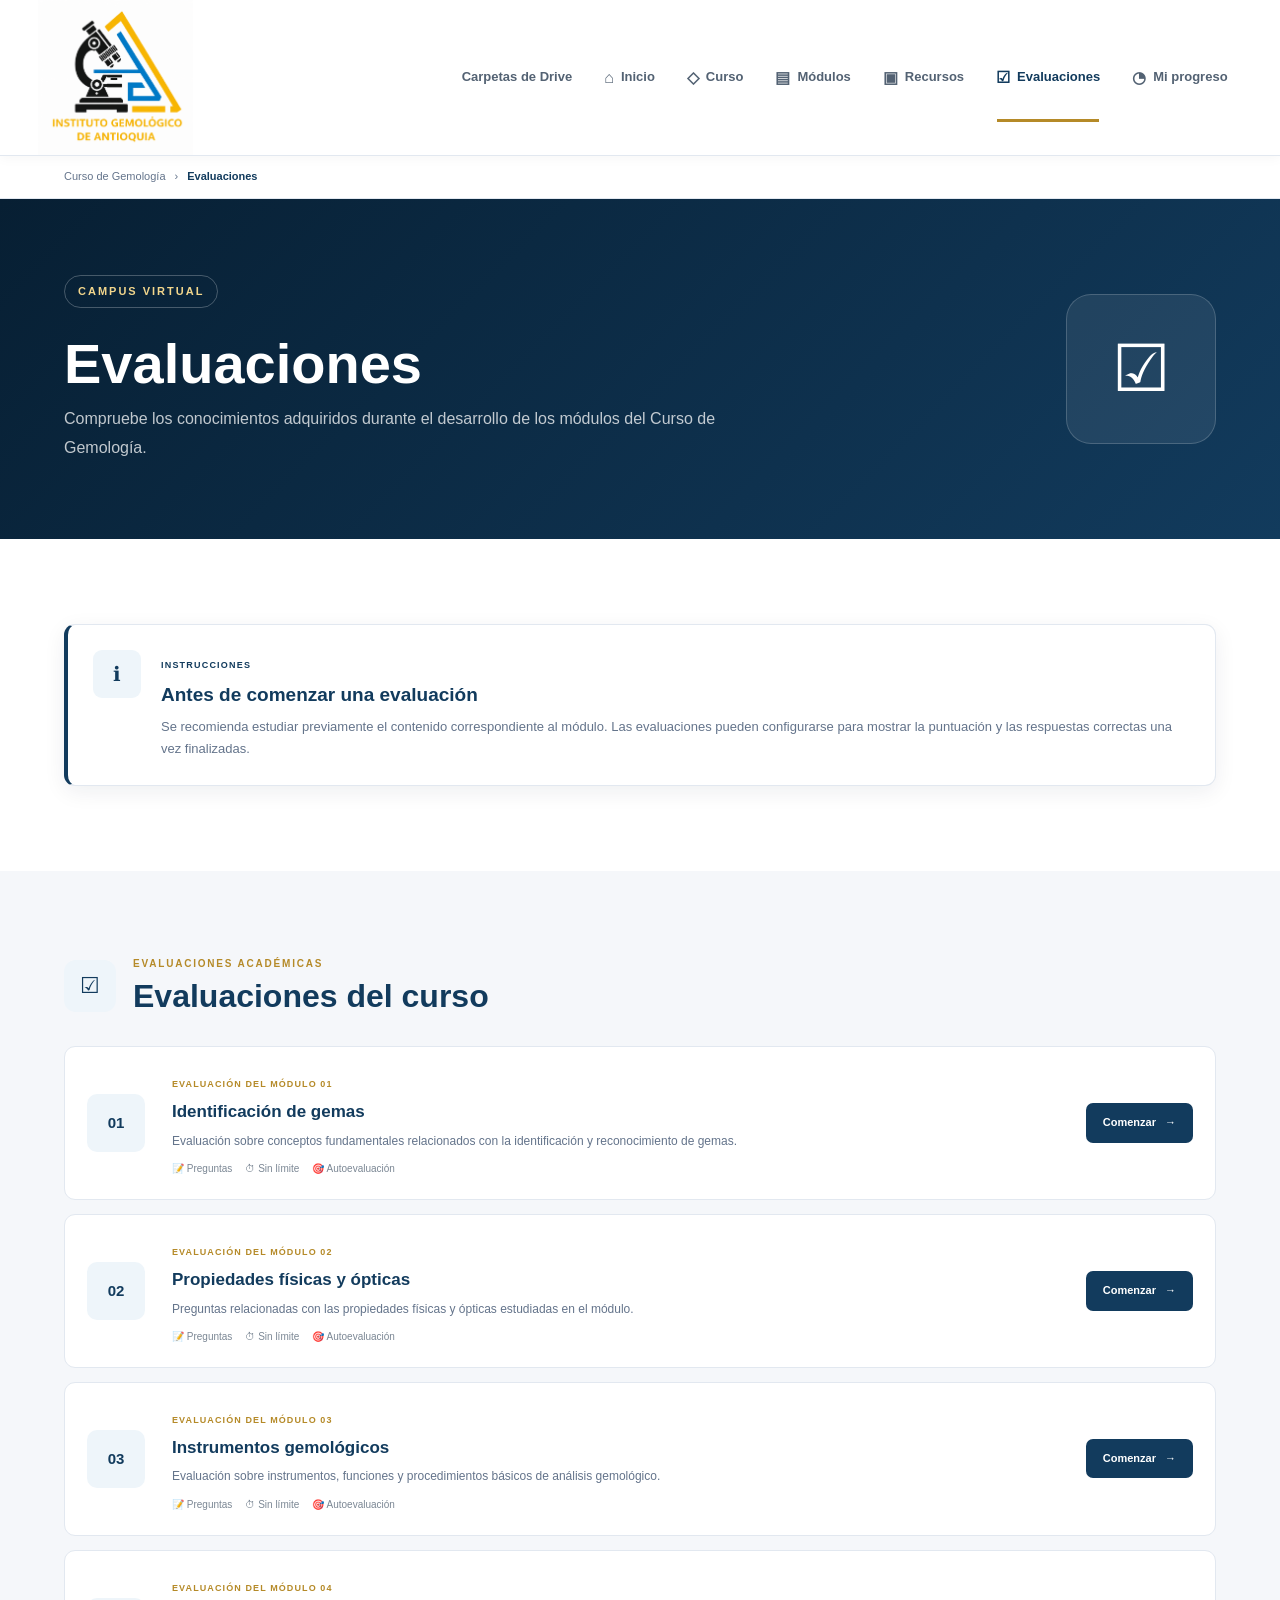
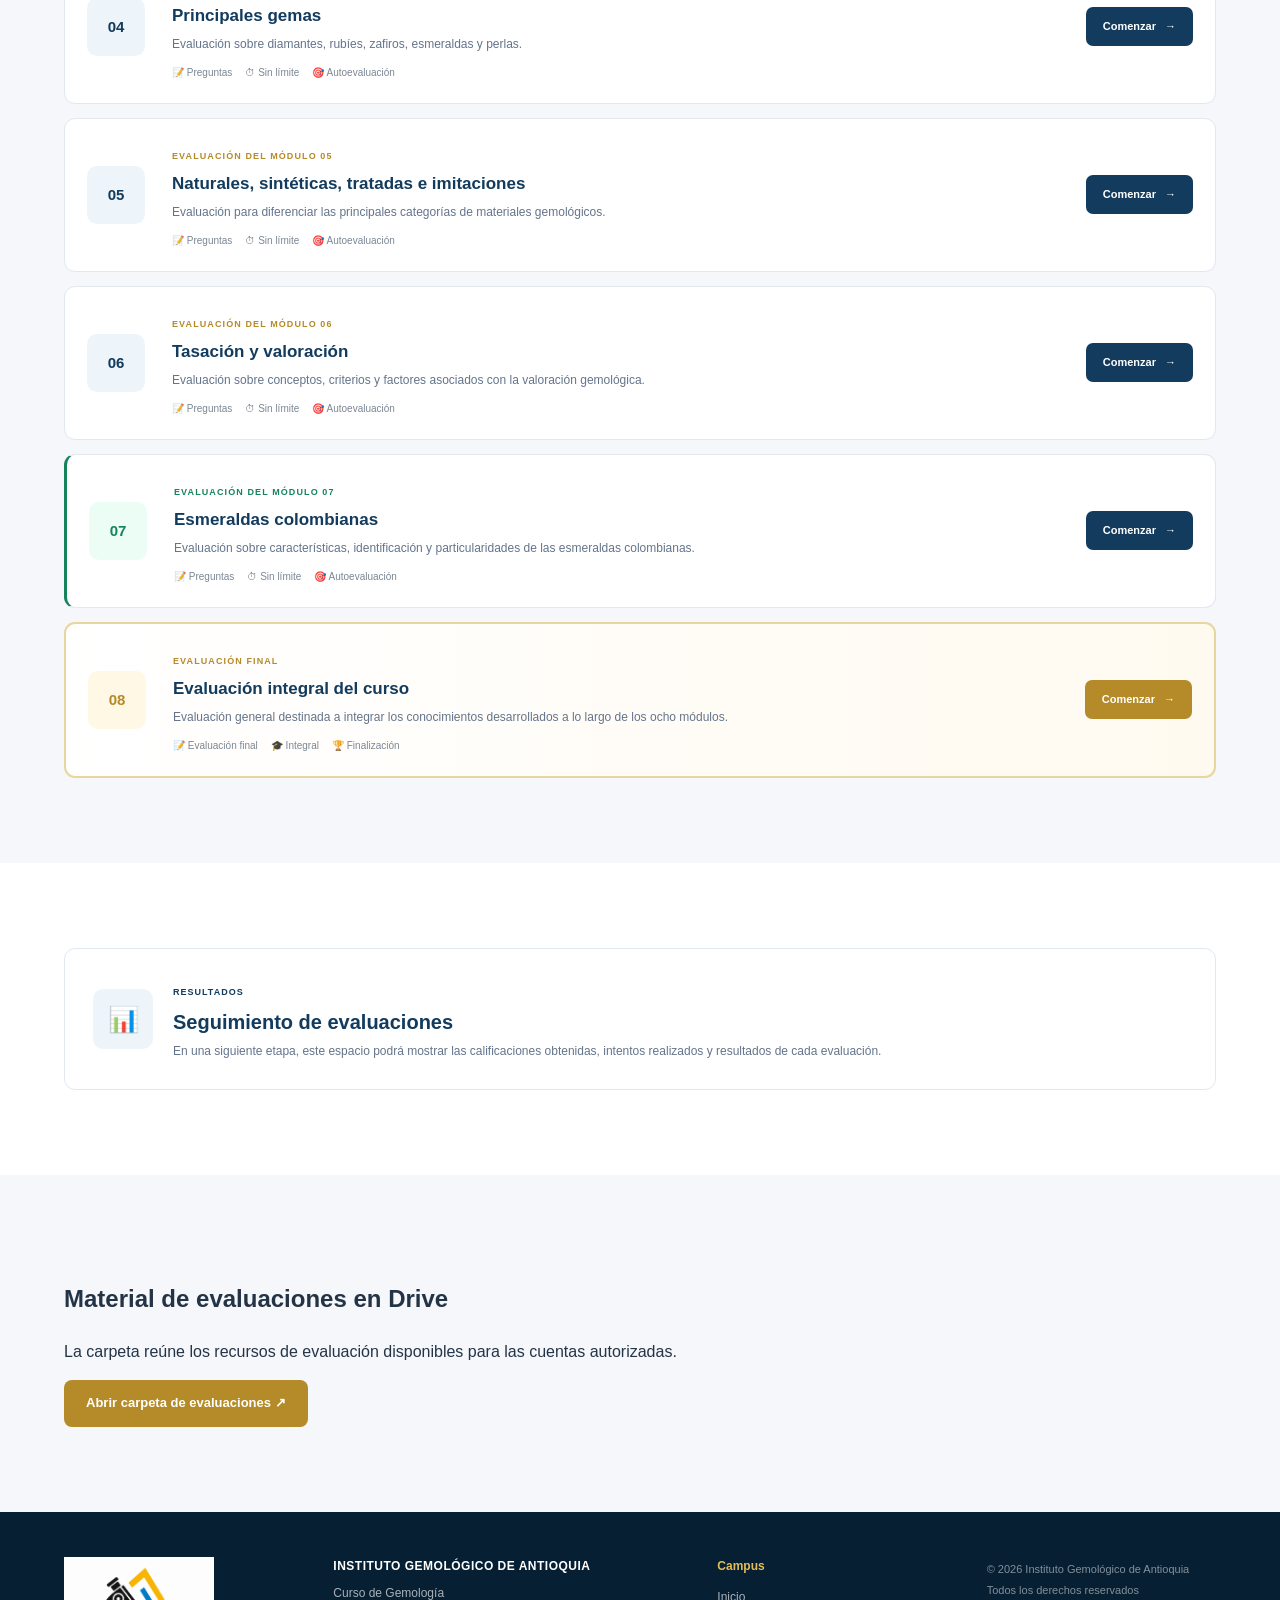
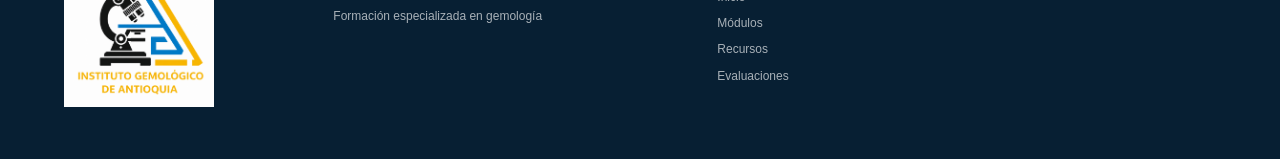
==== commit d1ba5ea8: "Integra las carpetas de Drive al campus por correspondencia temática" ====
--- a/evaluaciones.html
+++ b/evaluaciones.html
@@ -49,6 +49,7 @@
 
 
         <nav class="main-navigation">
+            <a href="recursos.html#carpetas-drive">Carpetas de Drive</a>
 
 
             <a href="index.html">
@@ -167,6 +168,7 @@
      HERO
 ===================================================== -->
 
+<main>
 <section class="evaluation-page-hero">
 
 
@@ -909,6 +911,7 @@
 </section>
 
 
+<section class="home-section"><div class="section-container"><div class="info-callout"><div><h2>Material de evaluaciones en Drive</h2><p>La carpeta reúne los recursos de evaluación disponibles para las cuentas autorizadas.</p><a class="gold-button" href="https://drive.google.com/drive/folders/18c8udA9zP0MSN8uNskSIaVsYbFl97jBe" target="_blank" rel="noopener noreferrer">Abrir carpeta de evaluaciones ↗</a></div></div></div></section>
 </main>
 
 
--- a/estilos.css
+++ b/estilos.css
@@ -6104,4 +6104,13 @@
 
     }
 
-}+}
+/* Directorio de materiales IGA */
+.iga-drive-directory { scroll-margin-top: 100px; }
+.iga-drive-grid { display:grid; grid-template-columns:repeat(auto-fit,minmax(min(100%,260px),1fr)); gap:20px; margin-top:28px; }
+.iga-drive-card { background:#fff; border:1px solid #dce4ea; border-radius:14px; padding:24px; display:flex; flex-direction:column; gap:16px; }
+.iga-drive-card h3 { font-size:1rem; line-height:1.55; color:#173a4a; overflow-wrap:anywhere; }
+.iga-drive-card p { font-size:.9rem; color:#52616b; line-height:1.6; }
+.iga-drive-card a { color:#155c78; font-weight:700; margin-top:auto; text-decoration:underline; text-underline-offset:4px; }
+.iga-drive-card a:focus-visible { outline:3px solid #af842d; outline-offset:5px; }
+.iga-drive-note { padding:18px; margin:20px 0; background:#f7f3e8; border-left:4px solid #af842d; line-height:1.7; }
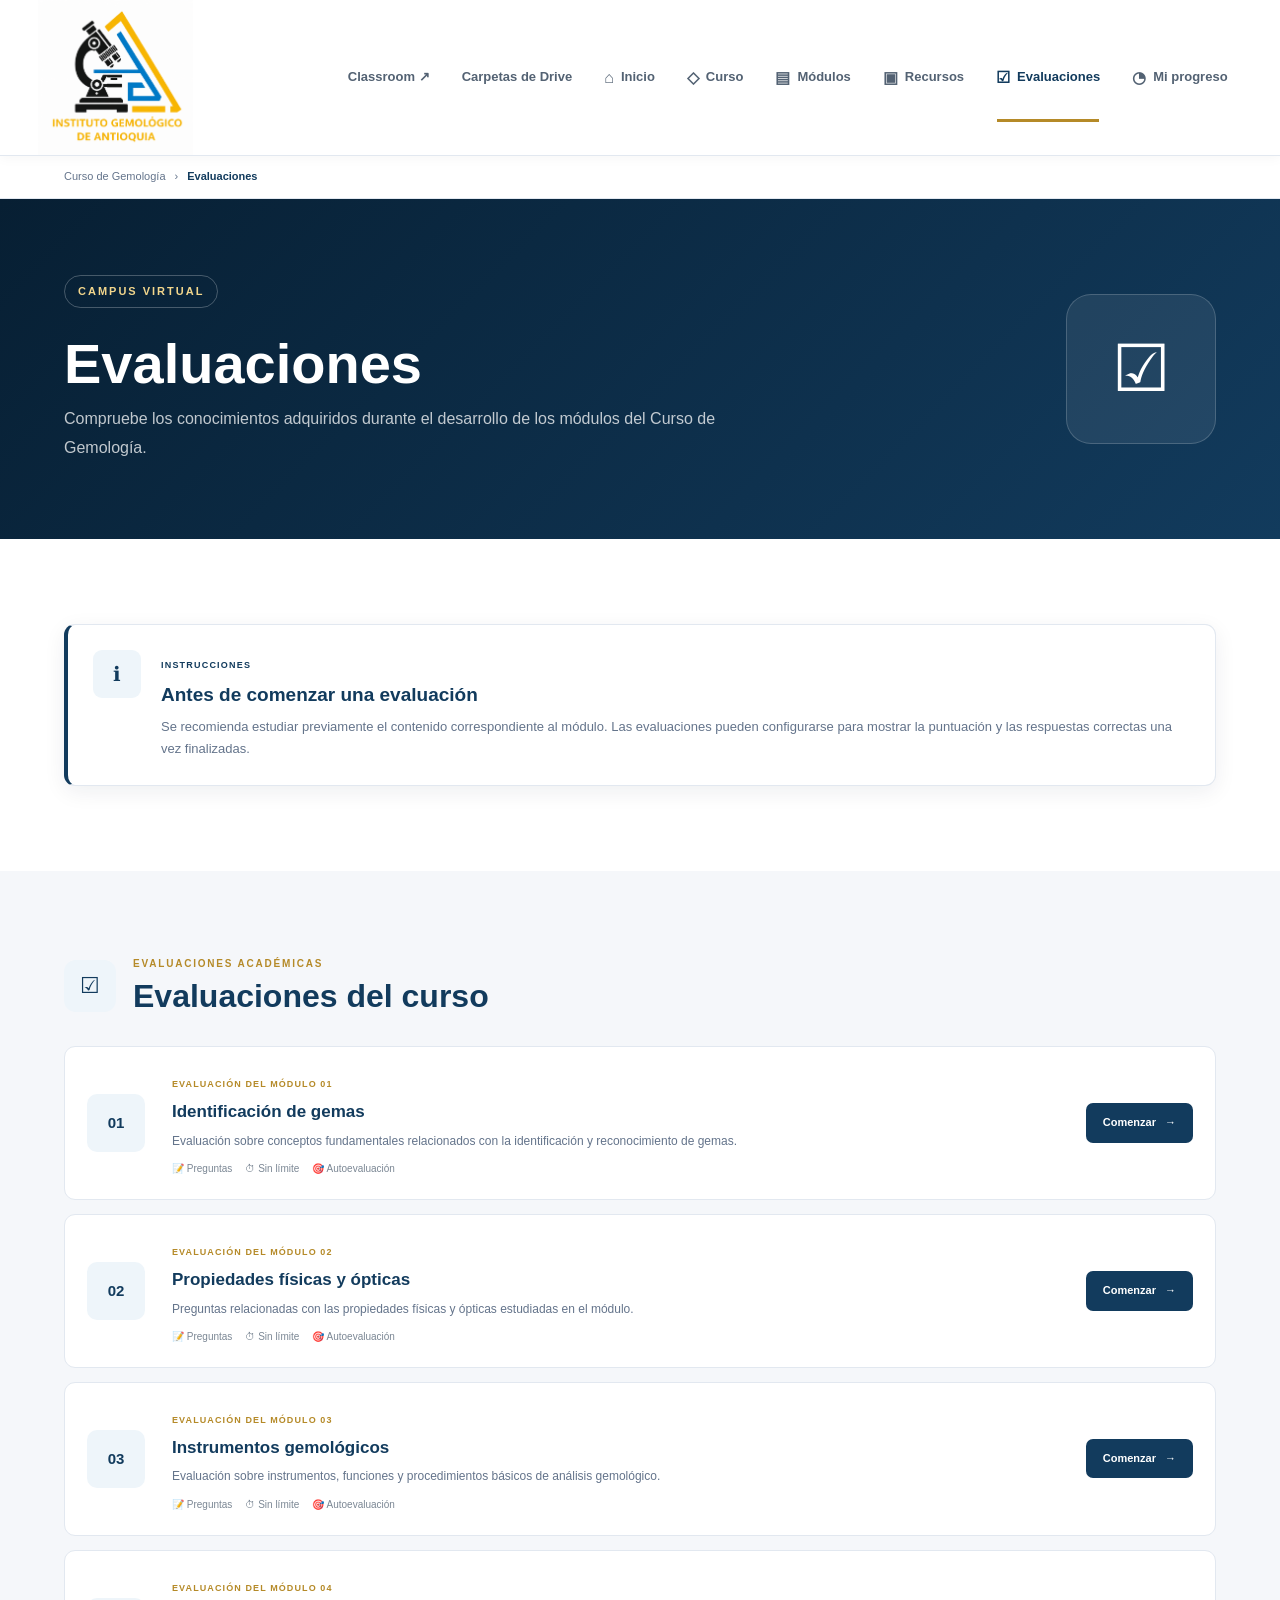
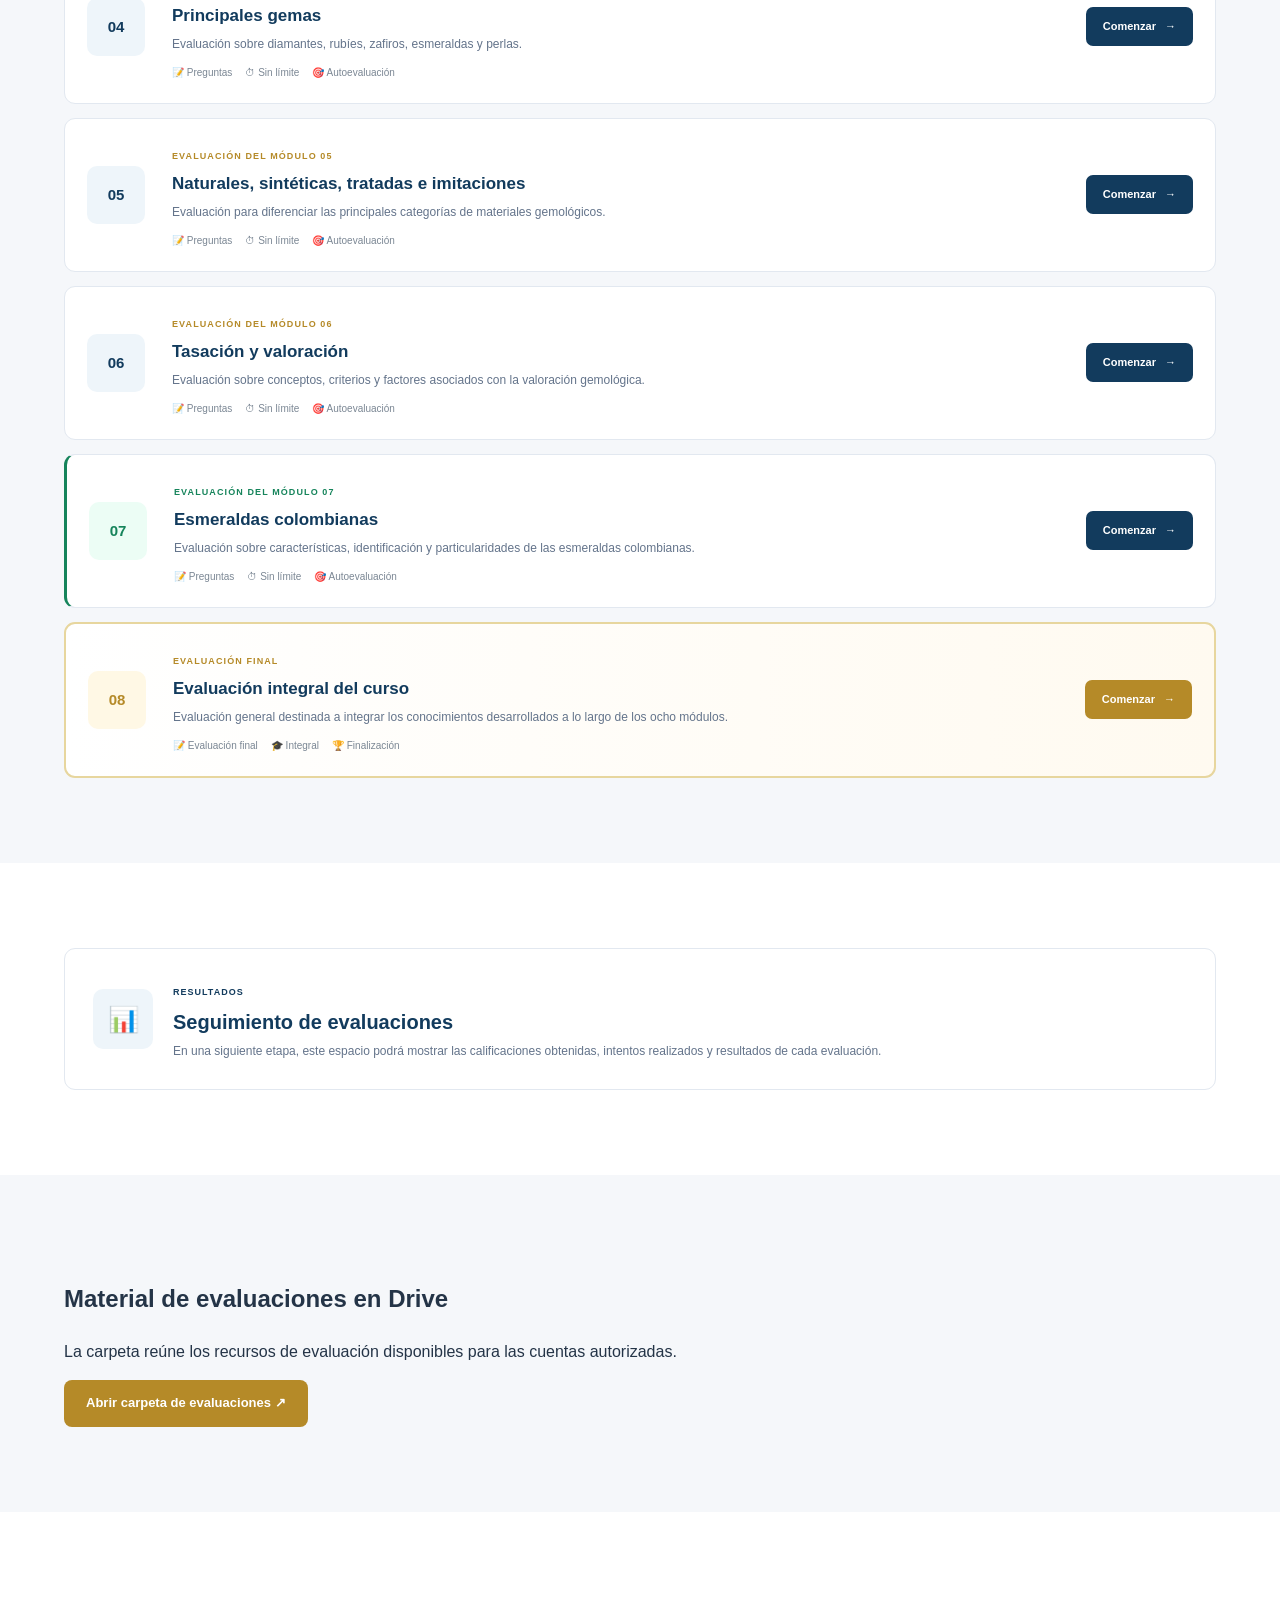
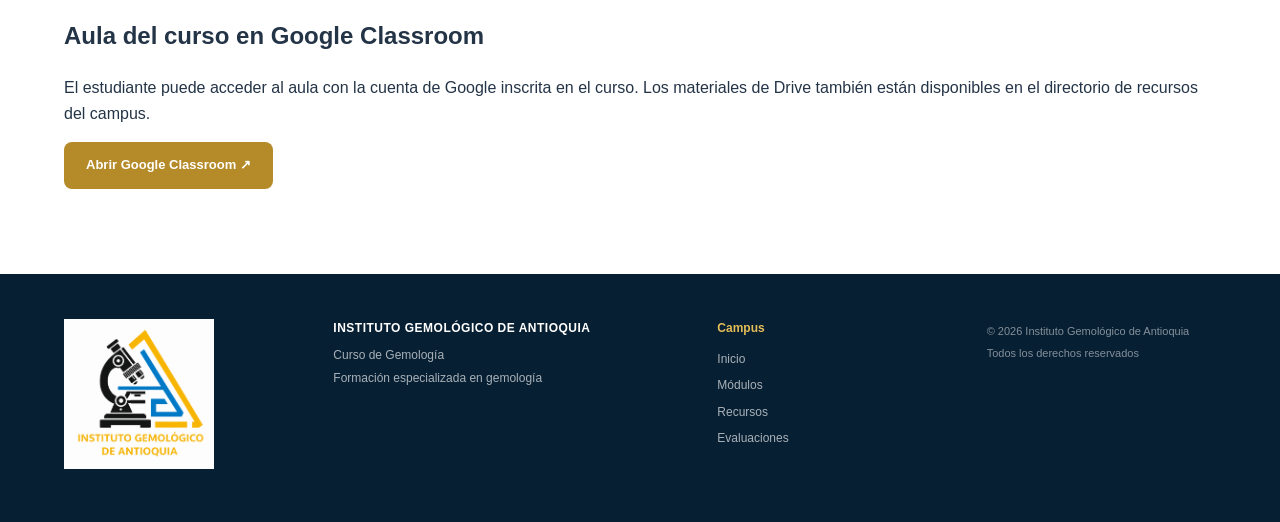
==== commit 4996968f: "Enlaza el aula de Google Classroom desde el campus y sus módulos" ====
--- a/evaluaciones.html
+++ b/evaluaciones.html
@@ -49,6 +49,7 @@
 
 
         <nav class="main-navigation">
+            <a href="https://classroom.google.com/u/6/c/ODY5NzM1NDYzODQ5" target="_blank" rel="noopener noreferrer">Classroom ↗</a>
             <a href="recursos.html#carpetas-drive">Carpetas de Drive</a>
 
 
@@ -912,6 +913,8 @@
 
 
 <section class="home-section"><div class="section-container"><div class="info-callout"><div><h2>Material de evaluaciones en Drive</h2><p>La carpeta reúne los recursos de evaluación disponibles para las cuentas autorizadas.</p><a class="gold-button" href="https://drive.google.com/drive/folders/18c8udA9zP0MSN8uNskSIaVsYbFl97jBe" target="_blank" rel="noopener noreferrer">Abrir carpeta de evaluaciones ↗</a></div></div></div></section>
+
+<section class="home-section" aria-labelledby="classroom-heading"><div class="section-container"><div class="info-callout"><div><h2 id="classroom-heading">Aula del curso en Google Classroom</h2><p>El estudiante puede acceder al aula con la cuenta de Google inscrita en el curso. Los materiales de Drive también están disponibles en el directorio de recursos del campus.</p><a class="gold-button" href="https://classroom.google.com/u/6/c/ODY5NzM1NDYzODQ5" target="_blank" rel="noopener noreferrer">Abrir Google Classroom ↗</a></div></div></div></section>
 </main>
 
 
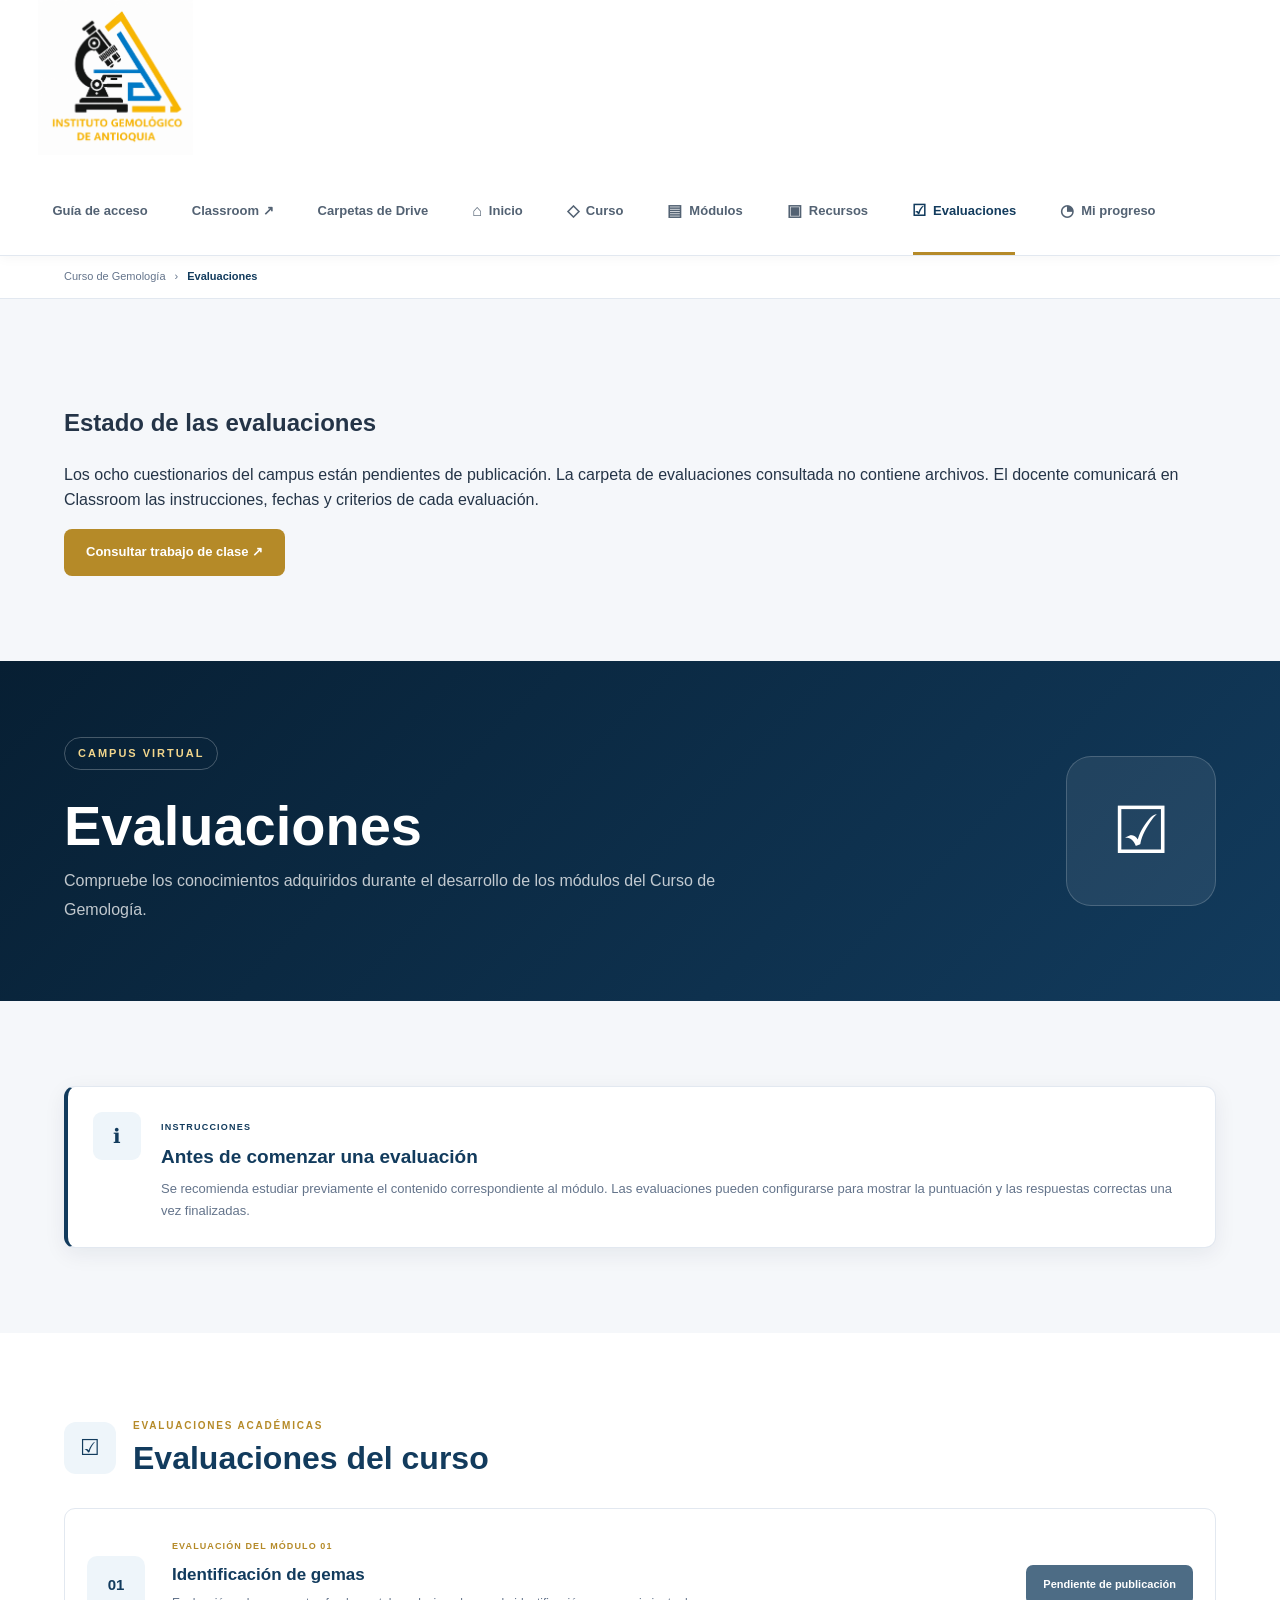
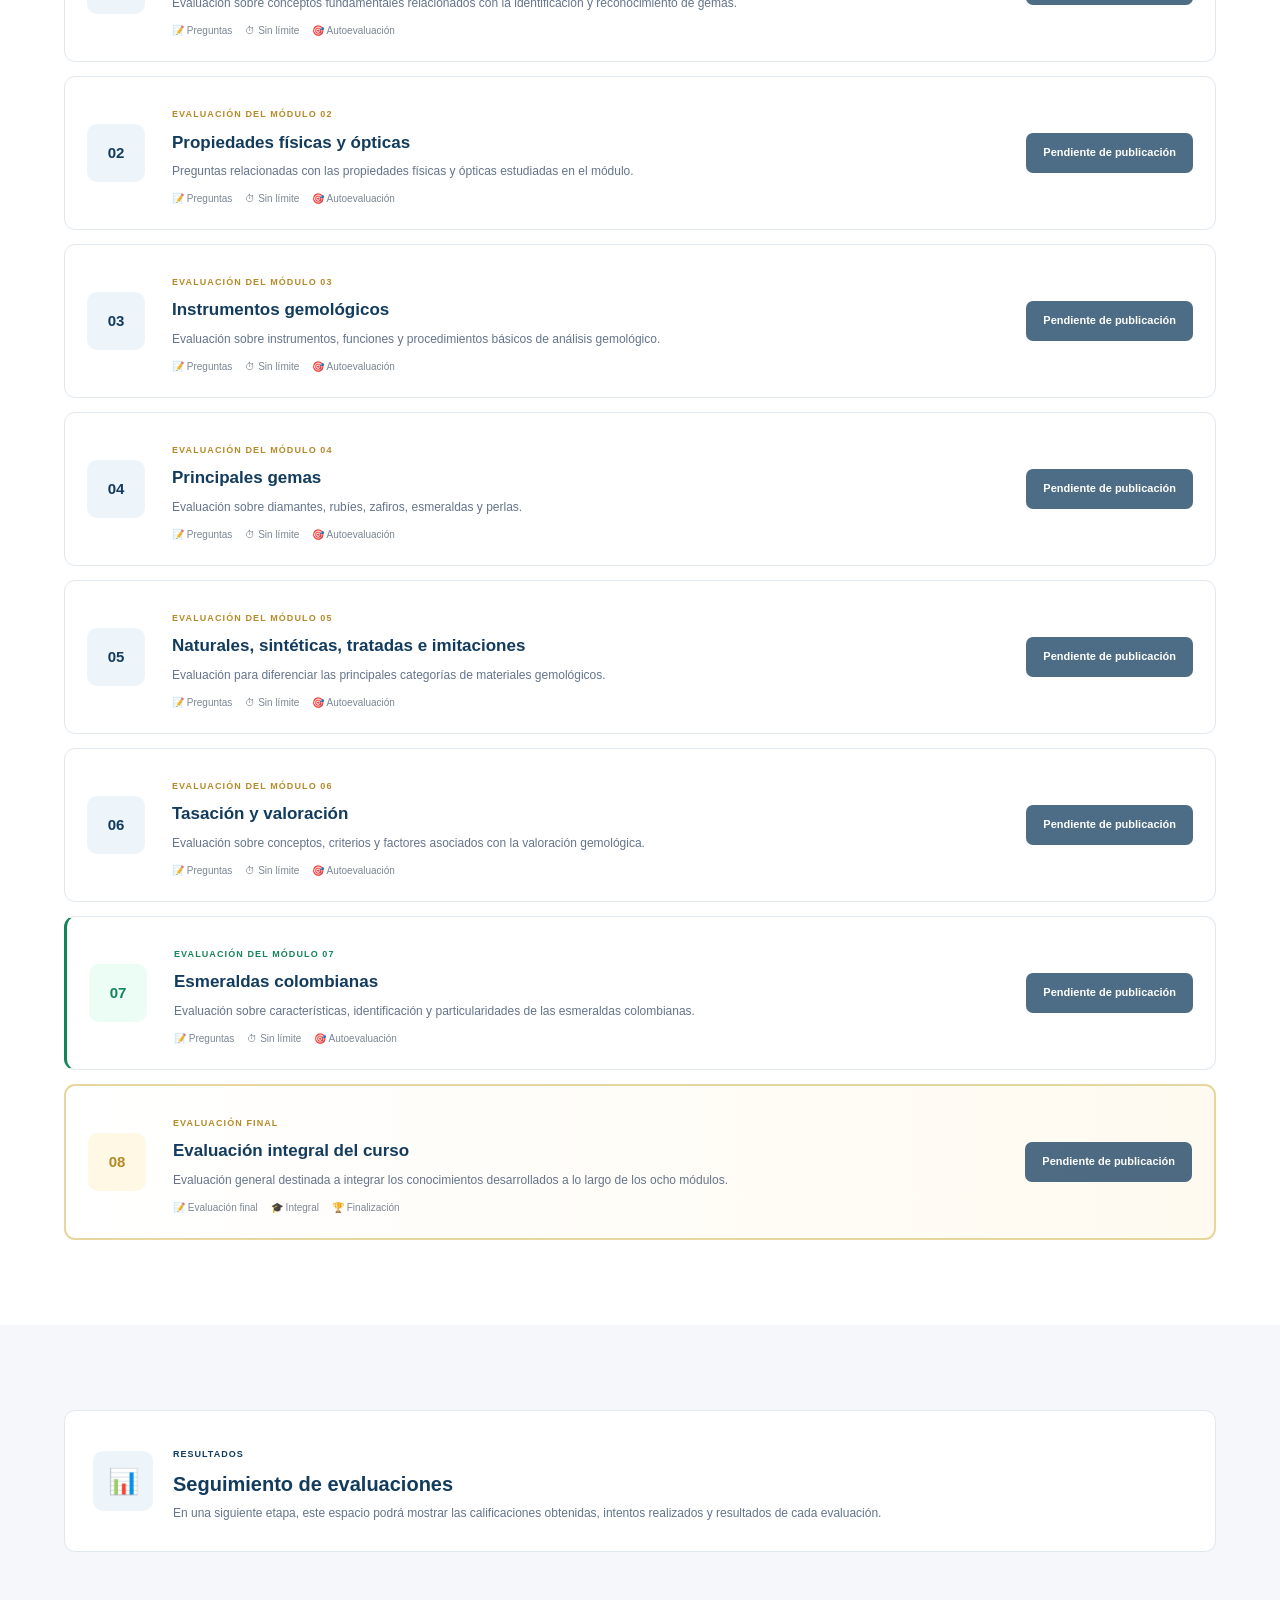
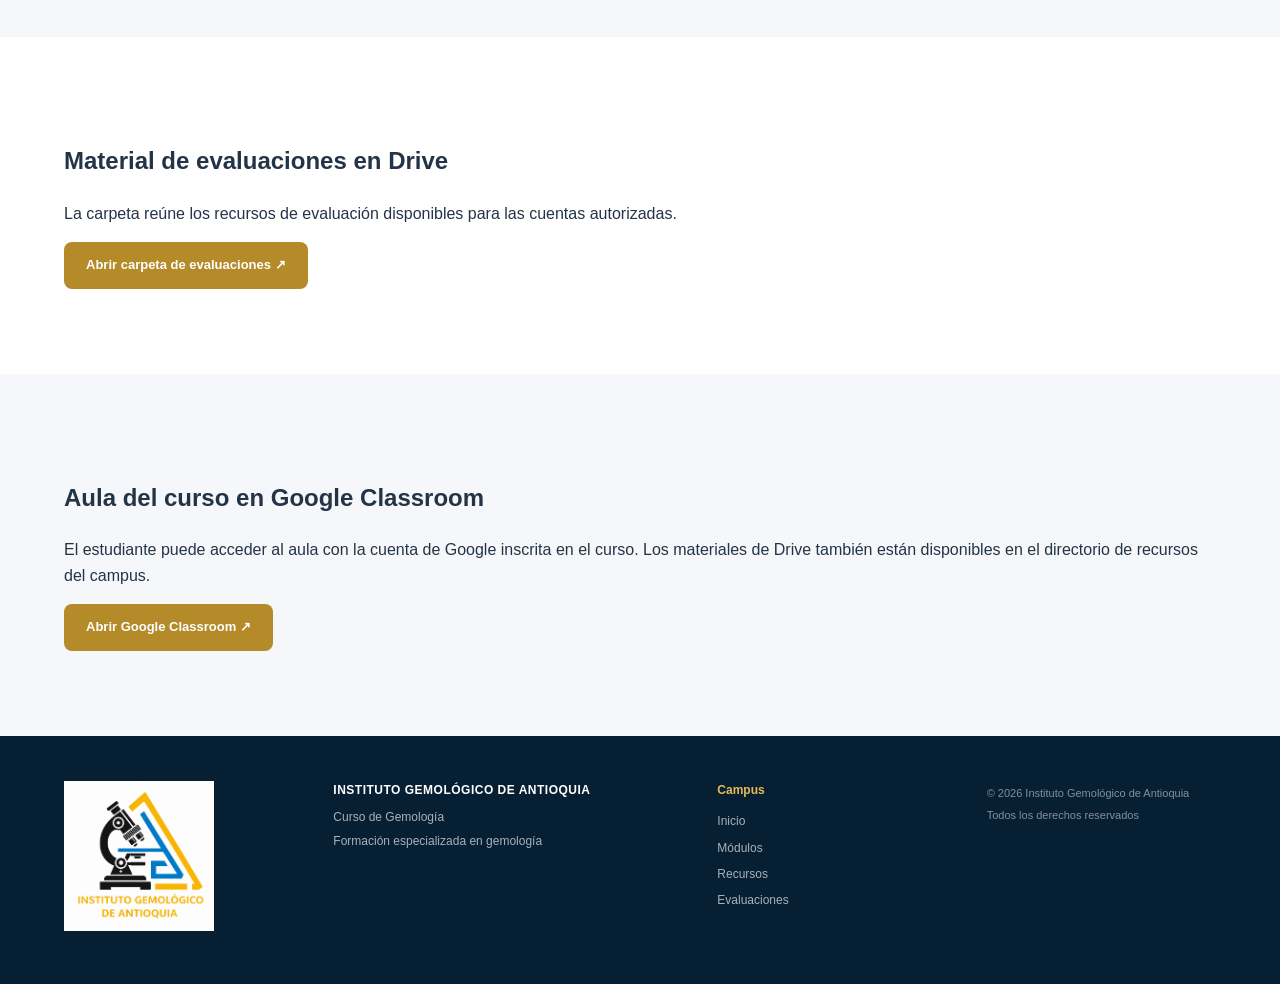
==== commit cfb55447: "Mejora la navegación, búsqueda de materiales y seguimiento de lectura; aclara recursos pendientes" ====
--- a/evaluaciones.html
+++ b/evaluaciones.html
@@ -48,8 +48,9 @@
         </a>
 
 
-        <nav class="main-navigation">
-            <a href="https://classroom.google.com/u/6/c/ODY5NzM1NDYzODQ5" target="_blank" rel="noopener noreferrer">Classroom ↗</a>
+        <nav class="main-navigation" id="navegacion-principal" aria-label="Navegación principal">
+<a href="guia.html">Guía de acceso</a>
+            <a href="https://classroom.google.com/c/ODY5NzM1NDYzODQ5" target="_blank" rel="noopener noreferrer">Classroom ↗</a>
             <a href="recursos.html#carpetas-drive">Carpetas de Drive</a>
 
 
@@ -125,7 +126,7 @@
 
 
         <button
-            class="mobile-menu-button"
+            class="mobile-menu-button" type="button" aria-label="Abrir menú" aria-controls="navegacion-principal" aria-expanded="false"
             onclick="toggleMenu()">
 
             ☰
@@ -170,6 +171,7 @@
 ===================================================== -->
 
 <main>
+<section class="home-section"><div class="section-container"><div class="info-callout"><div><h2>Estado de las evaluaciones</h2><p>Los ocho cuestionarios del campus están pendientes de publicación. La carpeta de evaluaciones consultada no contiene archivos. El docente comunicará en Classroom las instrucciones, fechas y criterios de cada evaluación.</p><a class="gold-button" href="https://classroom.google.com/w/ODY5NzM1NDYzODQ5/t/all" target="_blank" rel="noopener noreferrer">Consultar trabajo de clase ↗</a></div></div></div></section>
 <section class="evaluation-page-hero">
 
 
@@ -354,17 +356,7 @@
                 </div>
 
 
-                <a
-                    href="#"
-                    class="evaluation-start-button">
-
-                    Comenzar
-
-                    <span>
-                        →
-                    </span>
-
-                </a>
+                <span class="evaluation-start-button pending-resource">Pendiente de publicación</span>
 
 
             </article>
@@ -423,17 +415,7 @@
                 </div>
 
 
-                <a
-                    href="#"
-                    class="evaluation-start-button">
-
-                    Comenzar
-
-                    <span>
-                        →
-                    </span>
-
-                </a>
+                <span class="evaluation-start-button pending-resource">Pendiente de publicación</span>
 
 
             </article>
@@ -492,17 +474,7 @@
                 </div>
 
 
-                <a
-                    href="#"
-                    class="evaluation-start-button">
-
-                    Comenzar
-
-                    <span>
-                        →
-                    </span>
-
-                </a>
+                <span class="evaluation-start-button pending-resource">Pendiente de publicación</span>
 
 
             </article>
@@ -560,17 +532,7 @@
                 </div>
 
 
-                <a
-                    href="#"
-                    class="evaluation-start-button">
-
-                    Comenzar
-
-                    <span>
-                        →
-                    </span>
-
-                </a>
+                <span class="evaluation-start-button pending-resource">Pendiente de publicación</span>
 
 
             </article>
@@ -630,17 +592,7 @@
                 </div>
 
 
-                <a
-                    href="#"
-                    class="evaluation-start-button">
-
-                    Comenzar
-
-                    <span>
-                        →
-                    </span>
-
-                </a>
+                <span class="evaluation-start-button pending-resource">Pendiente de publicación</span>
 
 
             </article>
@@ -699,17 +651,7 @@
                 </div>
 
 
-                <a
-                    href="#"
-                    class="evaluation-start-button">
-
-                    Comenzar
-
-                    <span>
-                        →
-                    </span>
-
-                </a>
+                <span class="evaluation-start-button pending-resource">Pendiente de publicación</span>
 
 
             </article>
@@ -768,17 +710,7 @@
                 </div>
 
 
-                <a
-                    href="#"
-                    class="evaluation-start-button">
-
-                    Comenzar
-
-                    <span>
-                        →
-                    </span>
-
-                </a>
+                <span class="evaluation-start-button pending-resource">Pendiente de publicación</span>
 
 
             </article>
@@ -837,17 +769,7 @@
                 </div>
 
 
-                <a
-                    href="#"
-                    class="evaluation-start-button gold-evaluation-button">
-
-                    Comenzar
-
-                    <span>
-                        →
-                    </span>
-
-                </a>
+                <span class="evaluation-start-button pending-resource">Pendiente de publicación</span>
 
 
             </article>
@@ -914,7 +836,7 @@
 
 <section class="home-section"><div class="section-container"><div class="info-callout"><div><h2>Material de evaluaciones en Drive</h2><p>La carpeta reúne los recursos de evaluación disponibles para las cuentas autorizadas.</p><a class="gold-button" href="https://drive.google.com/drive/folders/18c8udA9zP0MSN8uNskSIaVsYbFl97jBe" target="_blank" rel="noopener noreferrer">Abrir carpeta de evaluaciones ↗</a></div></div></div></section>
 
-<section class="home-section" aria-labelledby="classroom-heading"><div class="section-container"><div class="info-callout"><div><h2 id="classroom-heading">Aula del curso en Google Classroom</h2><p>El estudiante puede acceder al aula con la cuenta de Google inscrita en el curso. Los materiales de Drive también están disponibles en el directorio de recursos del campus.</p><a class="gold-button" href="https://classroom.google.com/u/6/c/ODY5NzM1NDYzODQ5" target="_blank" rel="noopener noreferrer">Abrir Google Classroom ↗</a></div></div></div></section>
+<section class="home-section" aria-labelledby="classroom-heading"><div class="section-container"><div class="info-callout"><div><h2 id="classroom-heading">Aula del curso en Google Classroom</h2><p>El estudiante puede acceder al aula con la cuenta de Google inscrita en el curso. Los materiales de Drive también están disponibles en el directorio de recursos del campus.</p><a class="gold-button" href="https://classroom.google.com/c/ODY5NzM1NDYzODQ5" target="_blank" rel="noopener noreferrer">Abrir Google Classroom ↗</a></div></div></div></section>
 </main>
 
 
--- a/estilos.css
+++ b/estilos.css
@@ -6114,3 +6114,19 @@
 .iga-drive-card a { color:#155c78; font-weight:700; margin-top:auto; text-decoration:underline; text-underline-offset:4px; }
 .iga-drive-card a:focus-visible { outline:3px solid #af842d; outline-offset:5px; }
 .iga-drive-note { padding:18px; margin:20px 0; background:#f7f3e8; border-left:4px solid #af842d; line-height:1.7; }
+
+/* Acceso, búsqueda y estados del campus */
+.pending-resource {opacity:.75; cursor:default; box-shadow:none!important;}
+.progress-disclaimer {font-size:.9rem;line-height:1.6;margin:12px 0;color:inherit;}
+.resource-search {margin:24px 0;}
+.resource-search label {display:block;font-weight:700;margin-bottom:8px;}
+.resource-search input {width:100%;max-width:600px;padding:14px;border:1px solid #738694;border-radius:8px;font:inherit;}
+.iga-drive-card[hidden] {display:none!important;}
+.guide-heading {margin:36px 0 16px;}
+.table-scroll {overflow-x:auto;margin:20px 0;}
+.guide-table {border-collapse:collapse;width:100%;background:white;color:#183846;}
+.guide-table th,.guide-table td {padding:14px;border:1px solid #dce4ea;text-align:left;line-height:1.6;}
+.guide-table th {background:#eef4f7;}
+.guide-table a {color:#155c78;text-decoration:underline;}
+a:focus-visible,button:focus-visible,input:focus-visible {outline:3px solid #b78324;outline-offset:4px;}
+@media (min-width:901px) {.header-container {flex-wrap:wrap;gap:12px;} .main-navigation {flex-wrap:wrap;gap:16px;}}
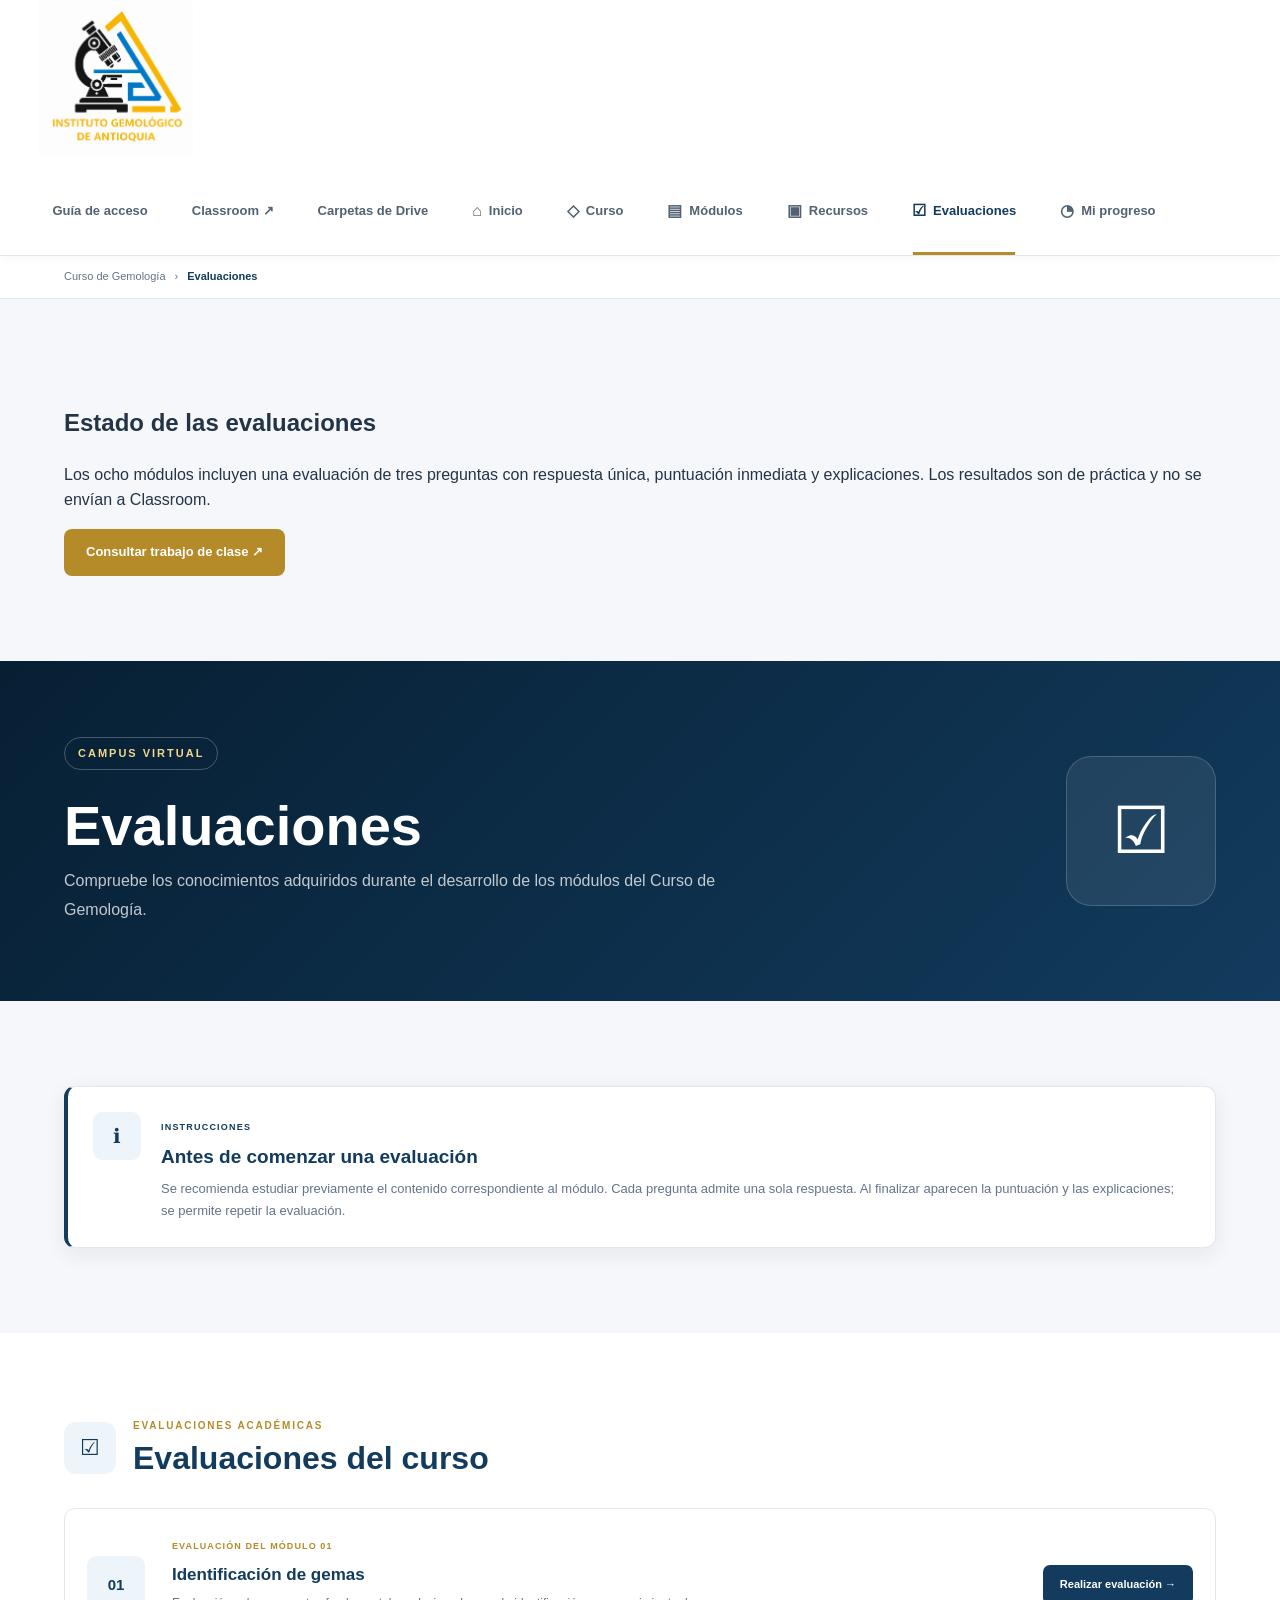
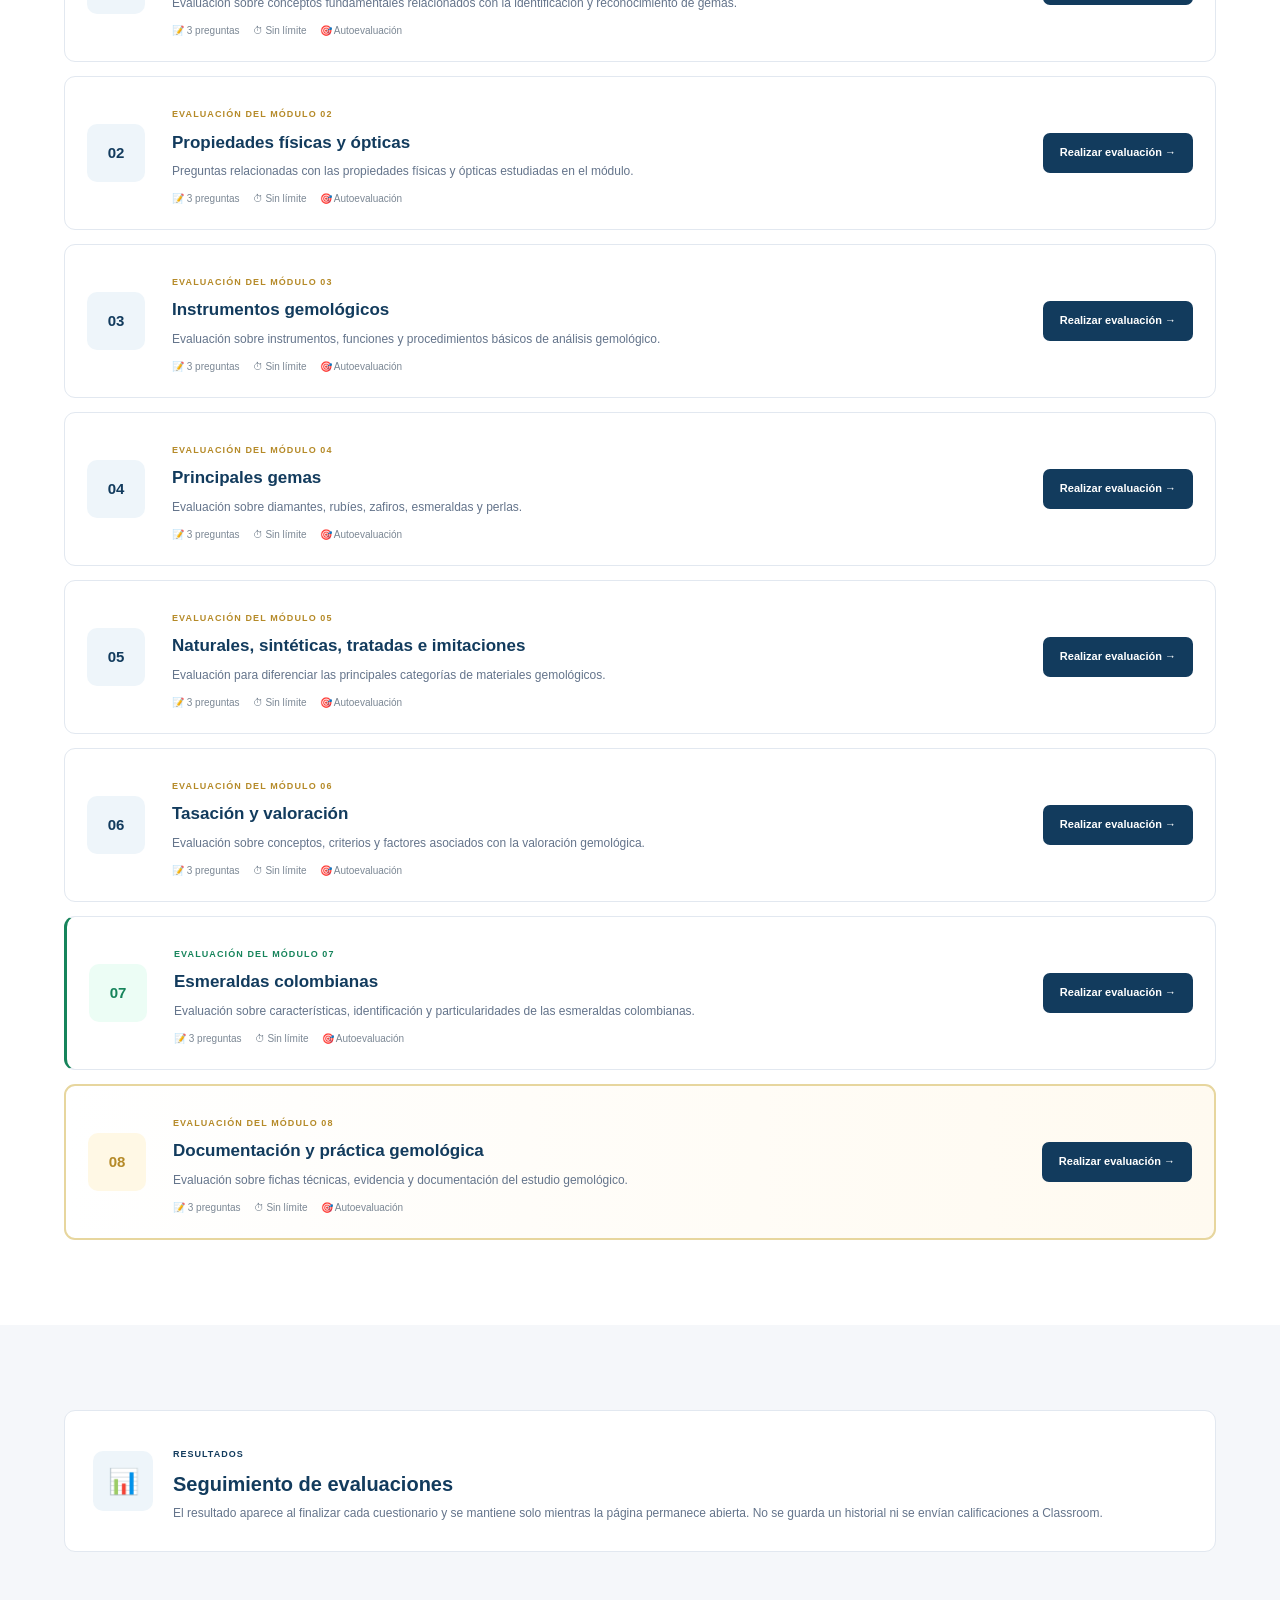
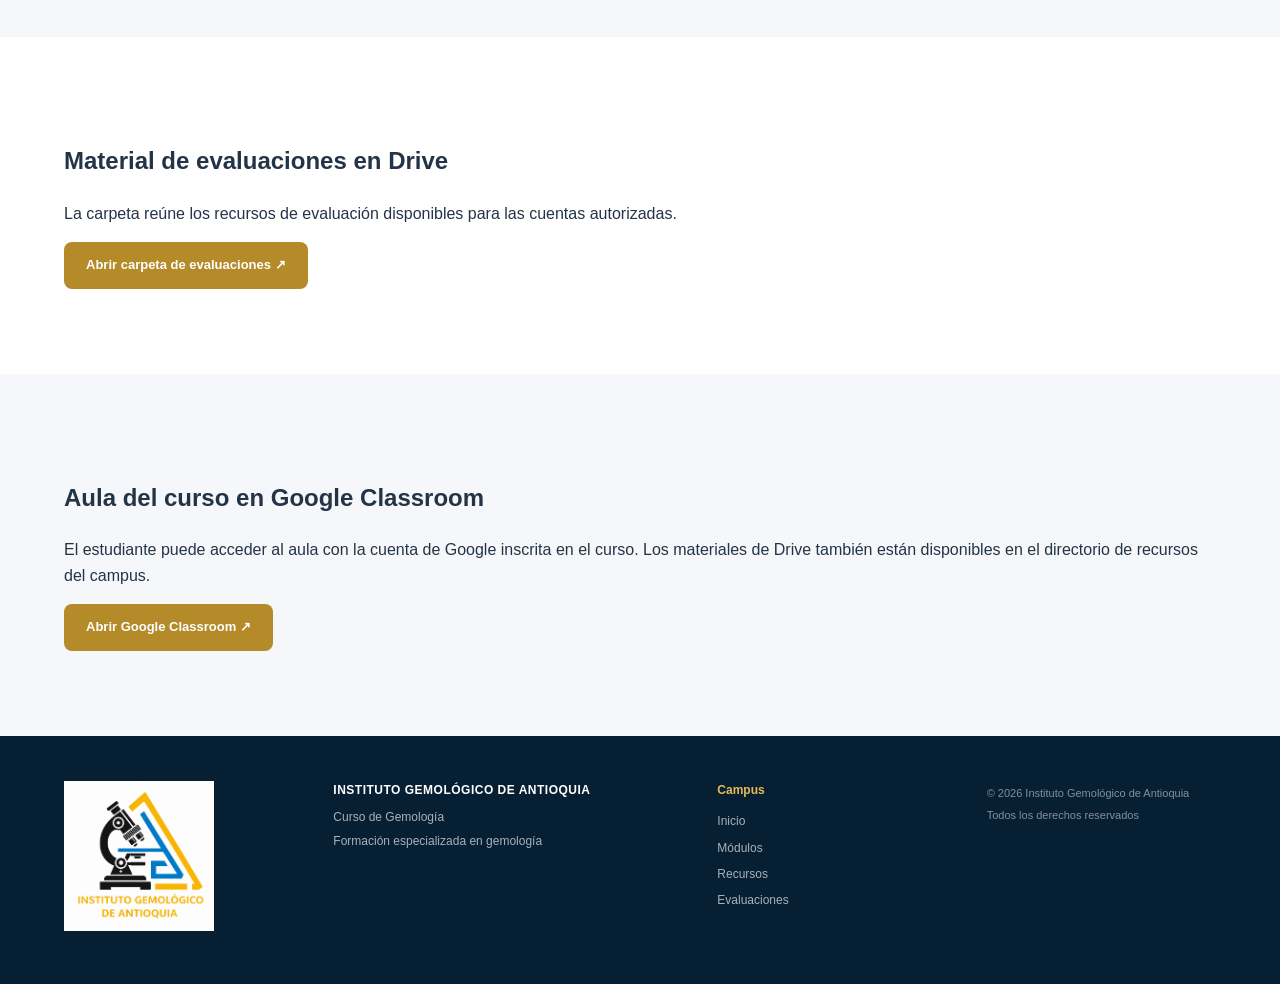
==== commit a2305c5d: "Añade evaluaciones de respuesta única e imágenes diferentes para cada módulo" ====
--- a/evaluaciones.html
+++ b/evaluaciones.html
@@ -19,7 +19,7 @@
 
     <link
         rel="stylesheet"
-        href="estilos.css">
+        href="estilos.css?v=quiz-1">
 
 </head>
 
@@ -171,7 +171,7 @@
 ===================================================== -->
 
 <main>
-<section class="home-section"><div class="section-container"><div class="info-callout"><div><h2>Estado de las evaluaciones</h2><p>Los ocho cuestionarios del campus están pendientes de publicación. La carpeta de evaluaciones consultada no contiene archivos. El docente comunicará en Classroom las instrucciones, fechas y criterios de cada evaluación.</p><a class="gold-button" href="https://classroom.google.com/w/ODY5NzM1NDYzODQ5/t/all" target="_blank" rel="noopener noreferrer">Consultar trabajo de clase ↗</a></div></div></div></section>
+<section class="home-section"><div class="section-container"><div class="info-callout"><div><h2>Estado de las evaluaciones</h2><p>Los ocho módulos incluyen una evaluación de tres preguntas con respuesta única, puntuación inmediata y explicaciones. Los resultados son de práctica y no se envían a Classroom.</p><a class="gold-button" href="https://classroom.google.com/w/ODY5NzM1NDYzODQ5/t/all" target="_blank" rel="noopener noreferrer">Consultar trabajo de clase ↗</a></div></div></div></section>
 <section class="evaluation-page-hero">
 
 
@@ -246,9 +246,7 @@
 
                     Se recomienda estudiar previamente
                     el contenido correspondiente al módulo.
-                    Las evaluaciones pueden configurarse
-                    para mostrar la puntuación y las
-                    respuestas correctas una vez finalizadas.
+                    Cada pregunta admite una sola respuesta. Al finalizar aparecen la puntuación y las explicaciones; se permite repetir la evaluación.
 
                 </p>
 
@@ -339,7 +337,7 @@
                     <div class="evaluation-details">
 
                         <span>
-                            📝 Preguntas
+                            📝 3 preguntas
                         </span>
 
                         <span>
@@ -356,7 +354,7 @@
                 </div>
 
 
-                <span class="evaluation-start-button pending-resource">Pendiente de publicación</span>
+                <a class="evaluation-start-button" href="modulo-01.html#evaluacion">Realizar evaluación →</a>
 
 
             </article>
@@ -398,7 +396,7 @@
                     <div class="evaluation-details">
 
                         <span>
-                            📝 Preguntas
+                            📝 3 preguntas
                         </span>
 
                         <span>
@@ -415,7 +413,7 @@
                 </div>
 
 
-                <span class="evaluation-start-button pending-resource">Pendiente de publicación</span>
+                <a class="evaluation-start-button" href="modulo-02.html#evaluacion">Realizar evaluación →</a>
 
 
             </article>
@@ -457,7 +455,7 @@
                     <div class="evaluation-details">
 
                         <span>
-                            📝 Preguntas
+                            📝 3 preguntas
                         </span>
 
                         <span>
@@ -474,7 +472,7 @@
                 </div>
 
 
-                <span class="evaluation-start-button pending-resource">Pendiente de publicación</span>
+                <a class="evaluation-start-button" href="modulo-03.html#evaluacion">Realizar evaluación →</a>
 
 
             </article>
@@ -515,7 +513,7 @@
                     <div class="evaluation-details">
 
                         <span>
-                            📝 Preguntas
+                            📝 3 preguntas
                         </span>
 
                         <span>
@@ -532,7 +530,7 @@
                 </div>
 
 
-                <span class="evaluation-start-button pending-resource">Pendiente de publicación</span>
+                <a class="evaluation-start-button" href="modulo-04.html#evaluacion">Realizar evaluación →</a>
 
 
             </article>
@@ -575,7 +573,7 @@
                     <div class="evaluation-details">
 
                         <span>
-                            📝 Preguntas
+                            📝 3 preguntas
                         </span>
 
                         <span>
@@ -592,7 +590,7 @@
                 </div>
 
 
-                <span class="evaluation-start-button pending-resource">Pendiente de publicación</span>
+                <a class="evaluation-start-button" href="modulo-05.html#evaluacion">Realizar evaluación →</a>
 
 
             </article>
@@ -634,7 +632,7 @@
                     <div class="evaluation-details">
 
                         <span>
-                            📝 Preguntas
+                            📝 3 preguntas
                         </span>
 
                         <span>
@@ -651,7 +649,7 @@
                 </div>
 
 
-                <span class="evaluation-start-button pending-resource">Pendiente de publicación</span>
+                <a class="evaluation-start-button" href="modulo-06.html#evaluacion">Realizar evaluación →</a>
 
 
             </article>
@@ -693,7 +691,7 @@
                     <div class="evaluation-details">
 
                         <span>
-                            📝 Preguntas
+                            📝 3 preguntas
                         </span>
 
                         <span>
@@ -710,14 +708,14 @@
                 </div>
 
 
-                <span class="evaluation-start-button pending-resource">Pendiente de publicación</span>
+                <a class="evaluation-start-button" href="modulo-07.html#evaluacion">Realizar evaluación →</a>
 
 
             </article>
 
 
 
-            <!-- EVALUACIÓN FINAL -->
+            <!-- EVALUACIÓN DEL MÓDULO 08 -->
 
             <article class="evaluation-card final-evaluation">
 
@@ -731,20 +729,18 @@
 
 
                     <span>
-                        EVALUACIÓN FINAL
+                        EVALUACIÓN DEL MÓDULO 08
                     </span>
 
 
                     <h3>
-                        Evaluación integral del curso
+                        Documentación y práctica gemológica
                     </h3>
 
 
                     <p>
 
-                        Evaluación general destinada a
-                        integrar los conocimientos desarrollados
-                        a lo largo de los ocho módulos.
+                        Evaluación sobre fichas técnicas, evidencia y documentación del estudio gemológico.
 
                     </p>
 
@@ -752,15 +748,15 @@
                     <div class="evaluation-details">
 
                         <span>
-                            📝 Evaluación final
-                        </span>
-
-                        <span>
-                            🎓 Integral
-                        </span>
-
-                        <span>
-                            🏆 Finalización
+                            📝 3 preguntas
+                        </span>
+
+                        <span>
+                            ⏱ Sin límite
+                        </span>
+
+                        <span>
+                            🎯 Autoevaluación
                         </span>
 
                     </div>
@@ -769,7 +765,7 @@
                 </div>
 
 
-                <span class="evaluation-start-button pending-resource">Pendiente de publicación</span>
+                <a class="evaluation-start-button" href="modulo-08.html#evaluacion">Realizar evaluación →</a>
 
 
             </article>
@@ -816,10 +812,7 @@
 
                 <p>
 
-                    En una siguiente etapa, este espacio
-                    podrá mostrar las calificaciones obtenidas,
-                    intentos realizados y resultados de cada
-                    evaluación.
+                    El resultado aparece al finalizar cada cuestionario y se mantiene solo mientras la página permanece abierta. No se guarda un historial ni se envían calificaciones a Classroom.
 
                 </p>
 
--- a/estilos.css
+++ b/estilos.css
@@ -6130,3 +6130,60 @@
 .guide-table a {color:#155c78;text-decoration:underline;}
 a:focus-visible,button:focus-visible,input:focus-visible {outline:3px solid #b78324;outline-offset:4px;}
 @media (min-width:901px) {.header-container {flex-wrap:wrap;gap:12px;} .main-navigation {flex-wrap:wrap;gap:16px;}}
+
+/* Colección visual de esmeraldas: portada, módulos y tarjetas. */
+.campus-hero { background: radial-gradient(ellipse at 80% 30%, #174b3b, #082c27 65%, #061f20); }
+.campus-hero::before, .campus-hero::after { pointer-events: none; }
+.hero-container { grid-template-columns: 1fr 1.1fr; gap: 48px; padding: 55px 0; }
+.hero-visual.emerald-hero-photo { display: block; width: 100%; min-width: 0; margin: 0; position: relative; overflow: hidden; border-radius: 24px 24px 70px 24px; border: 1px solid #bda46855; box-shadow: 0 25px 65px #0006; }
+.emerald-hero-photo img { display: block; width: 100%; height: 440px; object-fit: cover; }
+.emerald-hero-photo figcaption { position: absolute; inset: auto 0 0; padding: 48px 26px 24px; background: linear-gradient(transparent, #031b17ed); color: #fff; font-size: 18px; font-weight: 600; }
+.emerald-hero-photo small { display: block; margin-top: 8px; color: #d7e4dd; font-size: 11px; font-weight: 400; }
+.emerald-card-photo { margin: -25px -25px 22px; overflow: hidden; background: #0b2d25; }
+.emerald-card-photo img { display: block; width: 100%; height: 200px; object-fit: cover; transition: transform .35s ease; }
+.module-card:hover .emerald-card-photo img { transform: scale(1.04); }
+.module-card-number { z-index: 1; color: #fff; background: #06291ed9; border: 1px solid #d4b36788; border-radius: 9px; padding: 3px 12px; font-size: 23px; }
+.emerald-image-note { color: #52635b; font-size: 13px; margin: 0 0 22px; text-align: center; }
+.emerald-module-header { background: linear-gradient(120deg, #062b25, #134e3a); }
+.emerald-module-layout { width: min(1200px, 90%); margin: auto; display: grid; grid-template-columns: 1.15fr 1fr; gap: 42px; align-items: center; padding: 46px 0; }
+.emerald-module-layout .module-header-content { width: 100%; padding: 0; min-width: 0; }
+.emerald-module-photo { margin: 0; overflow: hidden; border-radius: 18px; border: 1px solid #c7a85d55; background: #082b23; box-shadow: 0 16px 45px #0003; }
+.emerald-module-photo img { display: block; width: 100%; height: 340px; object-fit: cover; }
+.emerald-module-photo figcaption { padding: 12px 16px; font-size: 11px; line-height: 1.6; color: #d8e8df; }
+@media (max-width: 900px) {
+ .hero-container, .emerald-module-layout { grid-template-columns: 1fr; gap: 28px; }
+ .hero-visual.emerald-hero-photo { max-width: 650px; margin: auto; }
+ .emerald-hero-photo img { height: auto; aspect-ratio: 3 / 2; }
+ .emerald-module-photo img { height: auto; max-height: 380px; }
+ .emerald-module-layout { padding: 32px 0; }
+}
+@media (max-width: 480px) {
+ .hero-container { padding: 32px 0; }
+ .emerald-hero-photo figcaption { font-size: 15px; padding: 32px 18px 18px; }
+ .emerald-card-photo img { height: 210px; }
+}
+@media (prefers-reduced-motion: reduce) { .emerald-card-photo img { transition: none; } }
+
+/* Evaluaciones por módulo: controles nativos y lectura cómoda. */
+.module-quiz {background:#f6faf7;border:1px solid #c8dcd0;border-radius:22px;padding:clamp(20px,4vw,40px);scroll-margin-top:110px;color:#183d31;}
+.quiz-eyebrow {font-size:.78rem;font-weight:800;letter-spacing:.12em;color:#436a57;}
+.module-quiz h2 {font-size:clamp(1.5rem,3vw,2rem);margin:10px 0 16px;line-height:1.25;}
+.module-quiz p {line-height:1.65;}
+.quiz-note {font-size:.9rem;color:#50665c;}
+.quiz-form fieldset {min-width:0;margin:28px 0;padding:20px;border:1px solid #b7cdbf;border-radius:14px;background:#fff;}
+.quiz-form legend {font-size:1.05rem;font-weight:700;padding:0 8px;max-width:100%;line-height:1.5;}
+.quiz-option {display:flex;align-items:flex-start;gap:12px;padding:14px;margin:8px 0;border:1px solid #d7e2da;border-radius:10px;cursor:pointer;line-height:1.5;color:#233d32;}
+.quiz-option:has(input:checked) {background:#e5f1e8;border-color:#256347;}
+.quiz-option:hover {border-color:#256347;}
+.quiz-option input {flex:0 0 auto;width:19px;height:19px;margin-top:3px;accent-color:#176340;}
+.quiz-actions {display:flex;flex-wrap:wrap;gap:12px;}
+.quiz-actions button {font:inherit;font-weight:700;padding:14px 20px;min-height:48px;border-radius:10px;cursor:pointer;}
+.quiz-submit {background:#17523b;color:#fff;border:2px solid #17523b;}
+.quiz-reset {background:#fff;color:#17523b;border:2px solid #17523b;}
+.quiz-actions button:disabled {opacity:.6;cursor:default;}
+.quiz-form :focus-visible {outline:3px solid #b87c1b;outline-offset:4px;}
+.quiz-form .quiz-correct {border-left:5px solid #257149;}
+.quiz-form .quiz-incorrect {border-left:5px solid #b45232;}
+.quiz-feedback {padding:12px;background:#f0f5f1;border-radius:8px;font-size:.95rem;}
+.quiz-result:not(:empty) {font-size:1.1rem;font-weight:700;padding:20px;background:#e3efe7;border-radius:12px;margin-top:20px;}
+@media(max-width:600px) {.quiz-form fieldset {padding:12px;}.quiz-option {padding:12px 9px;}.quiz-actions button {width:100%;}}
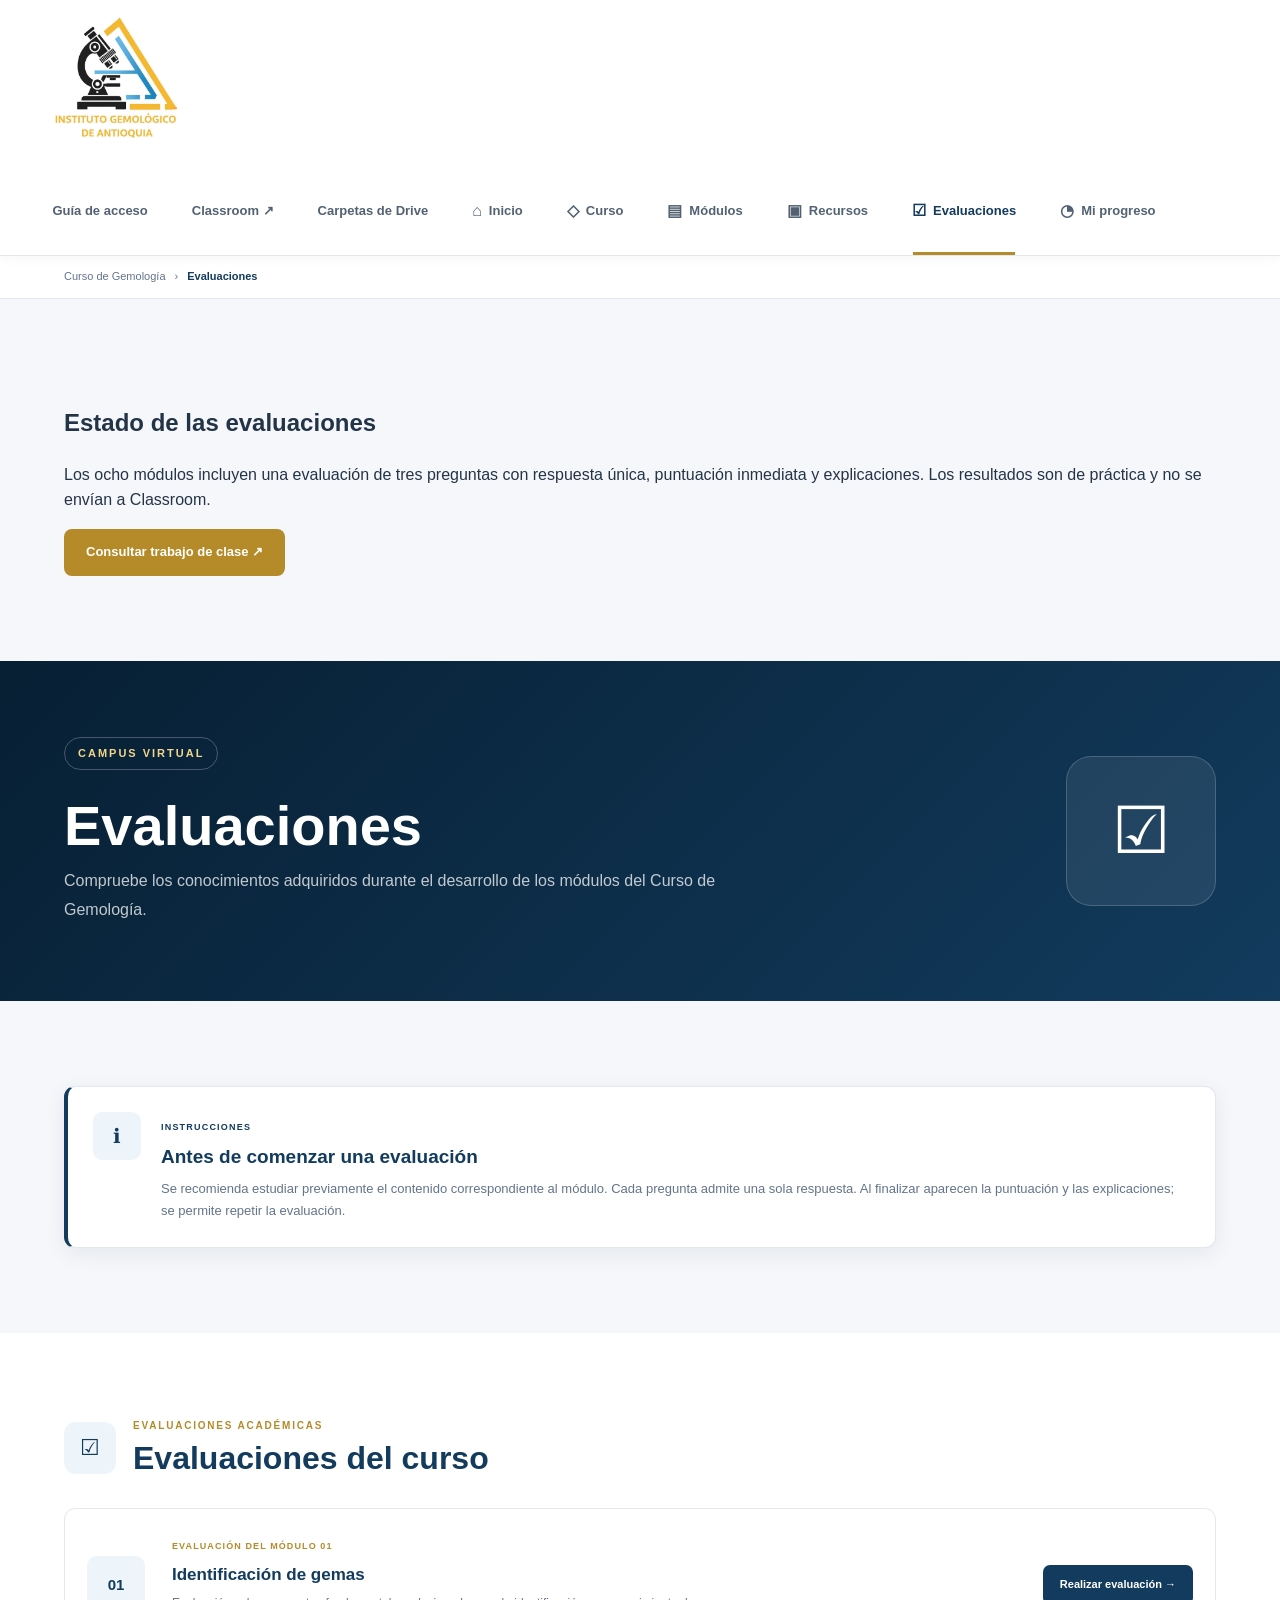
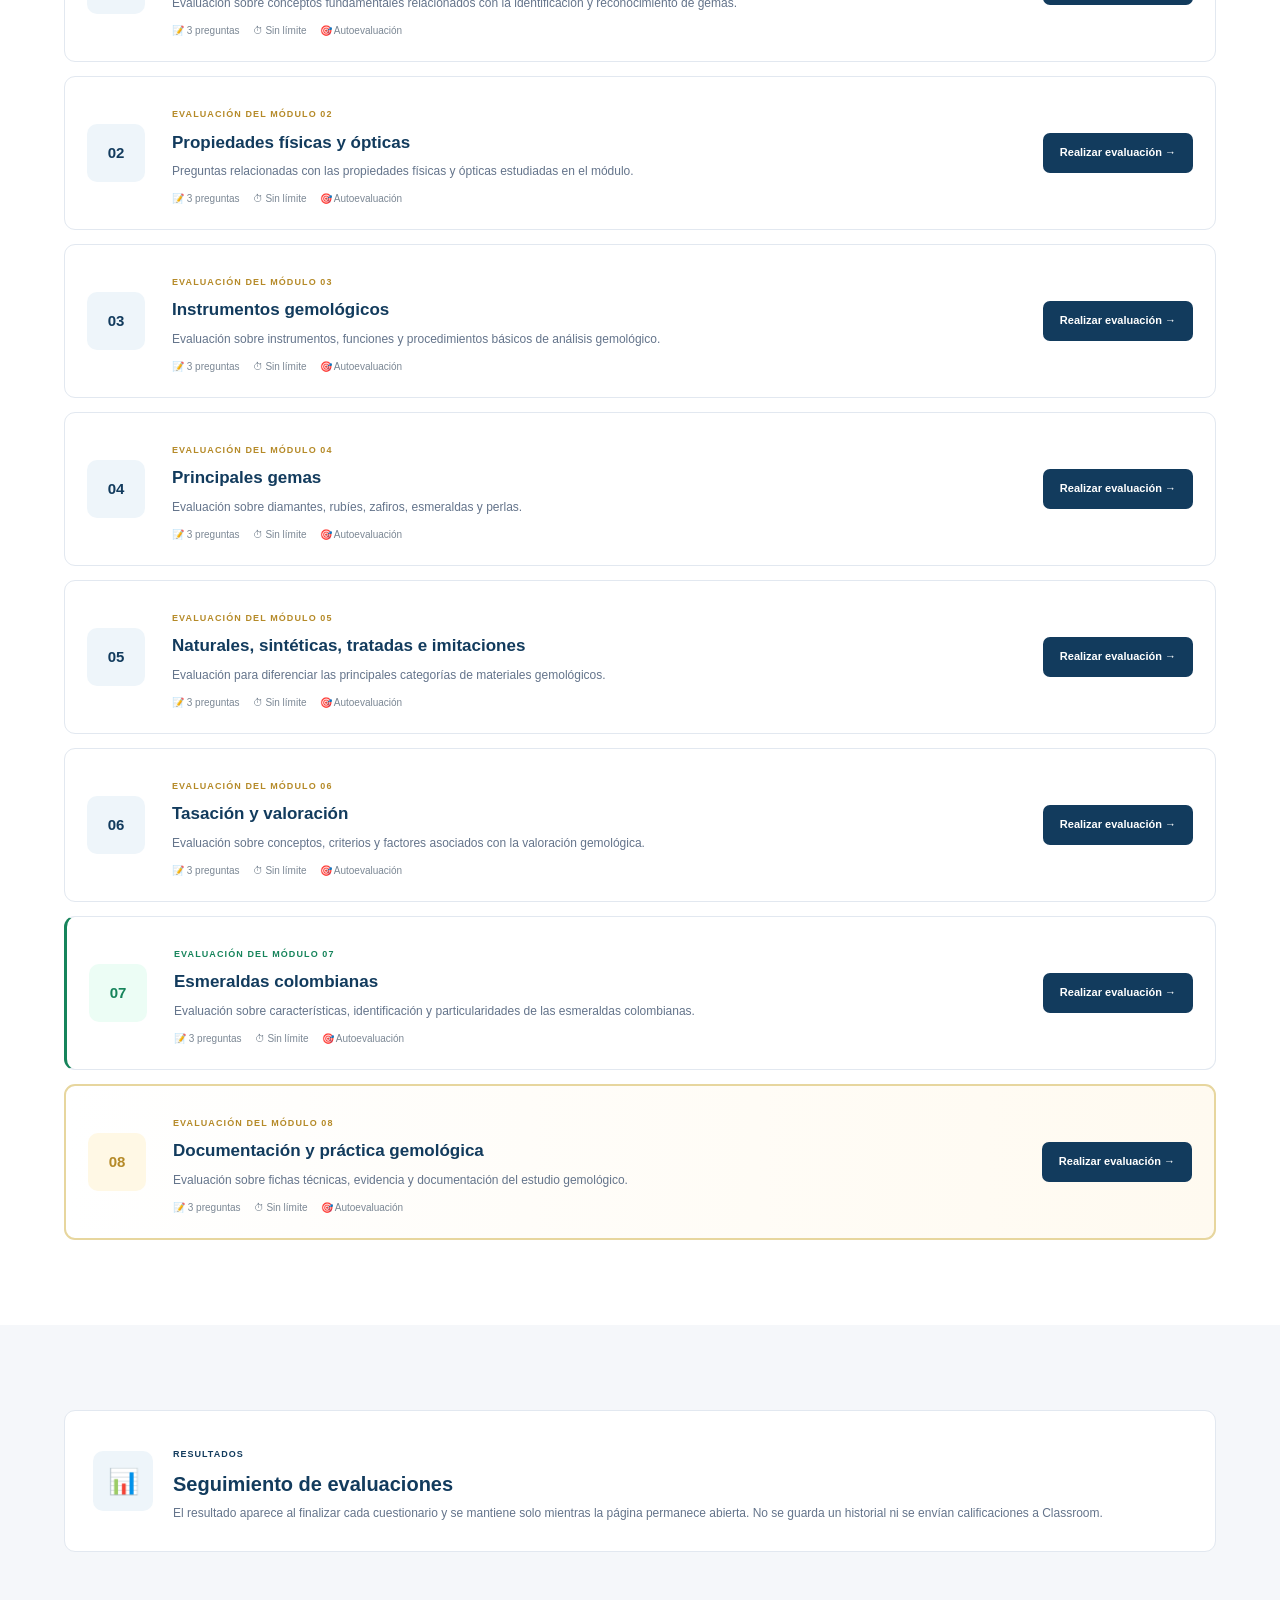
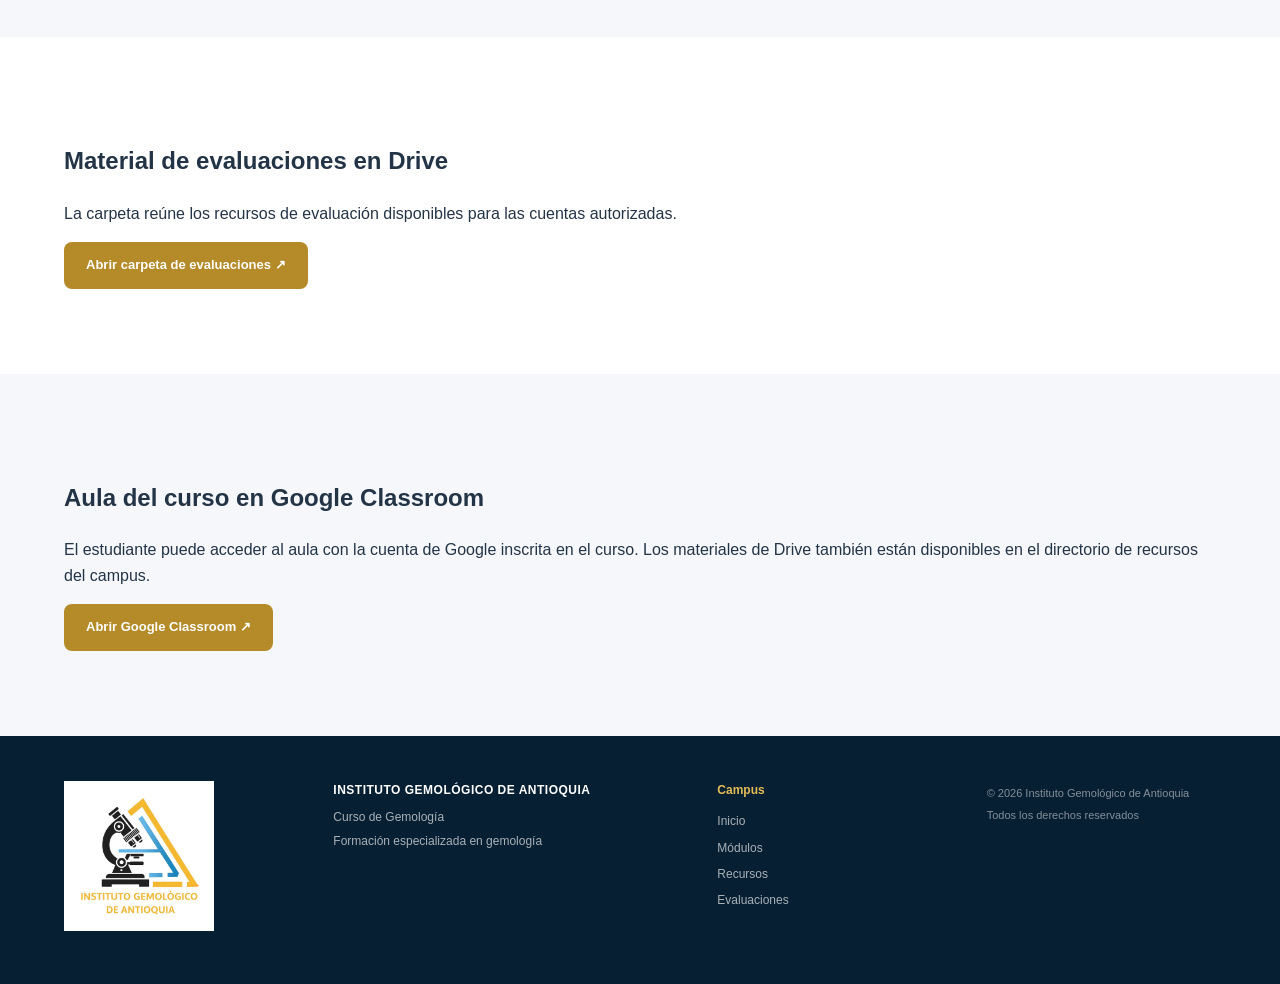
==== commit c2ce4e87: "Sustituye el logotipo del campus por la imagen proporcionada" ====
--- a/evaluaciones.html
+++ b/evaluaciones.html
@@ -41,7 +41,7 @@
             class="brand">
 
             <img
-                src="img/logo-iga.png"
+                src="img/logo-iga.png?v=20261109"
                 alt="Instituto Gemológico de Antioquia"
                 class="brand-logo">
 
@@ -847,7 +847,7 @@
         <div class="footer-brand">
 
             <img
-                src="img/logo-iga.png"
+                src="img/logo-iga.png?v=20261109"
                 alt="Instituto Gemológico de Antioquia">
 
         </div>
